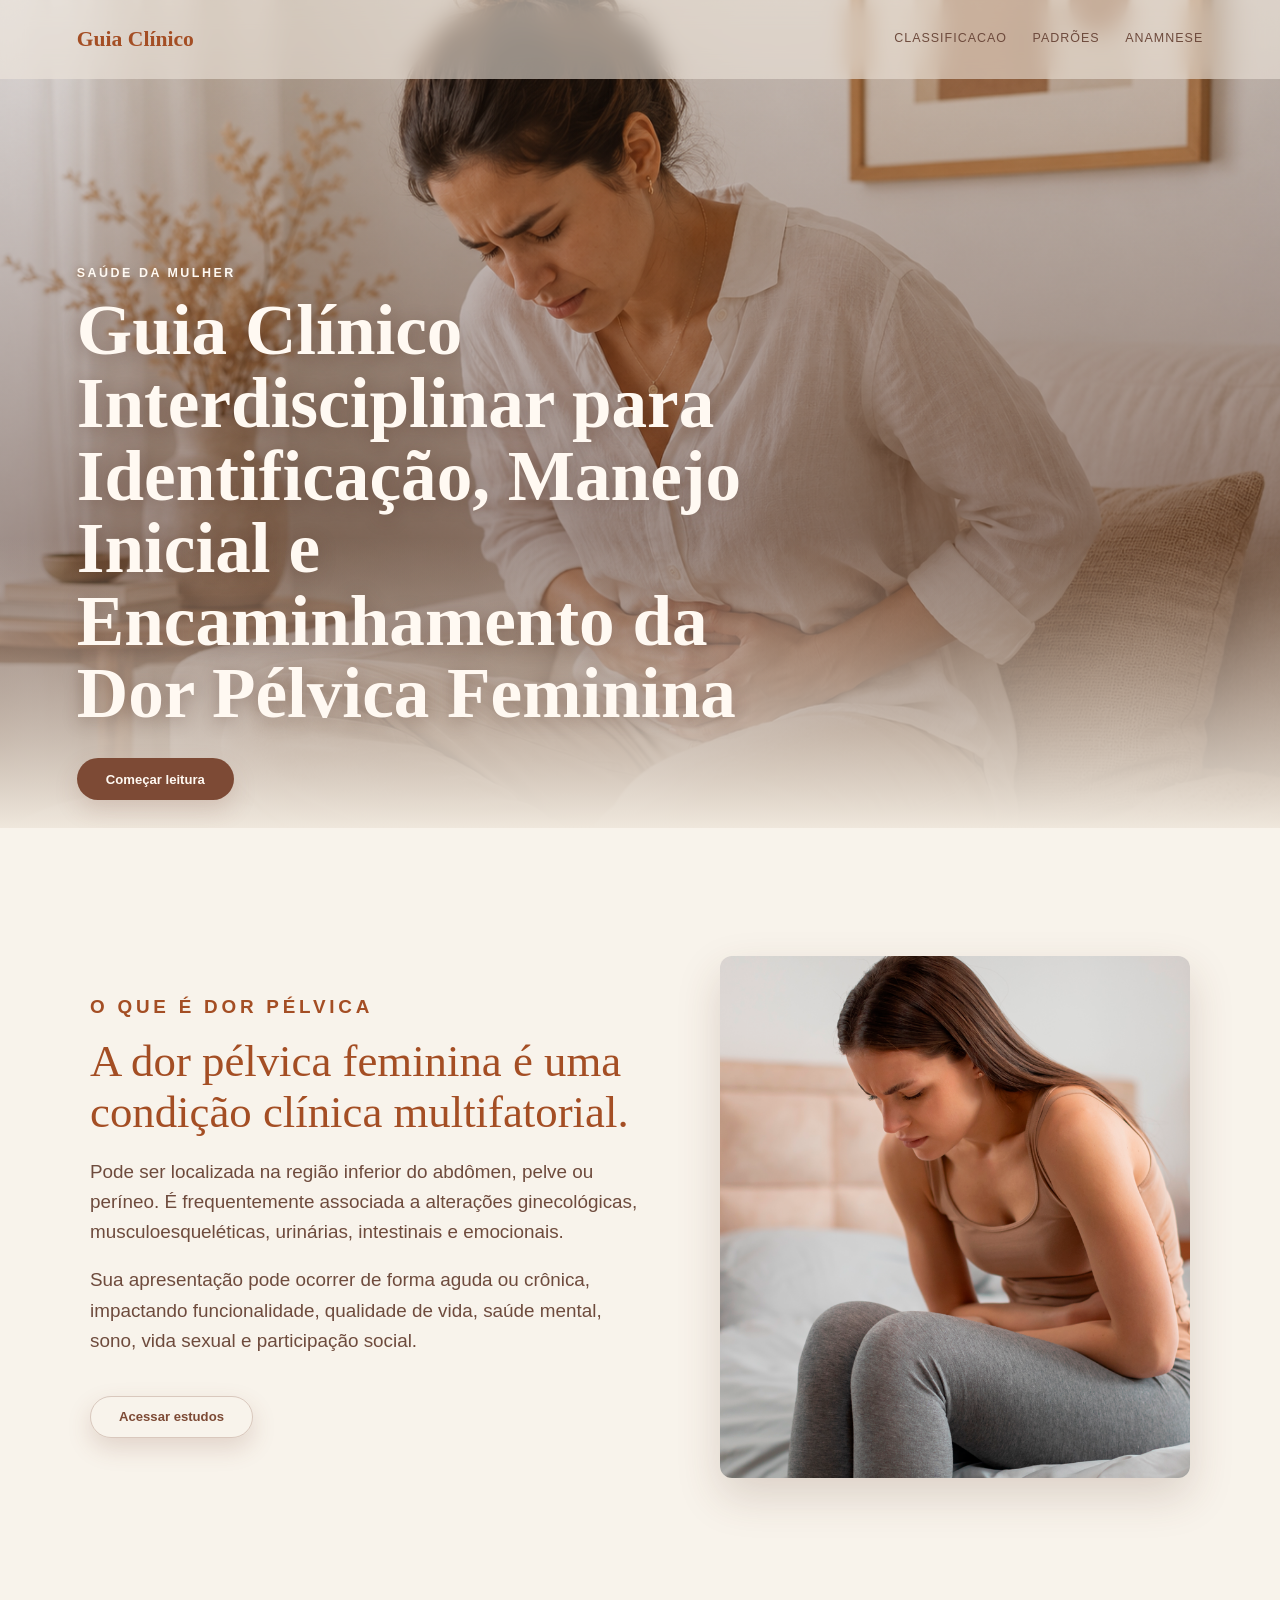
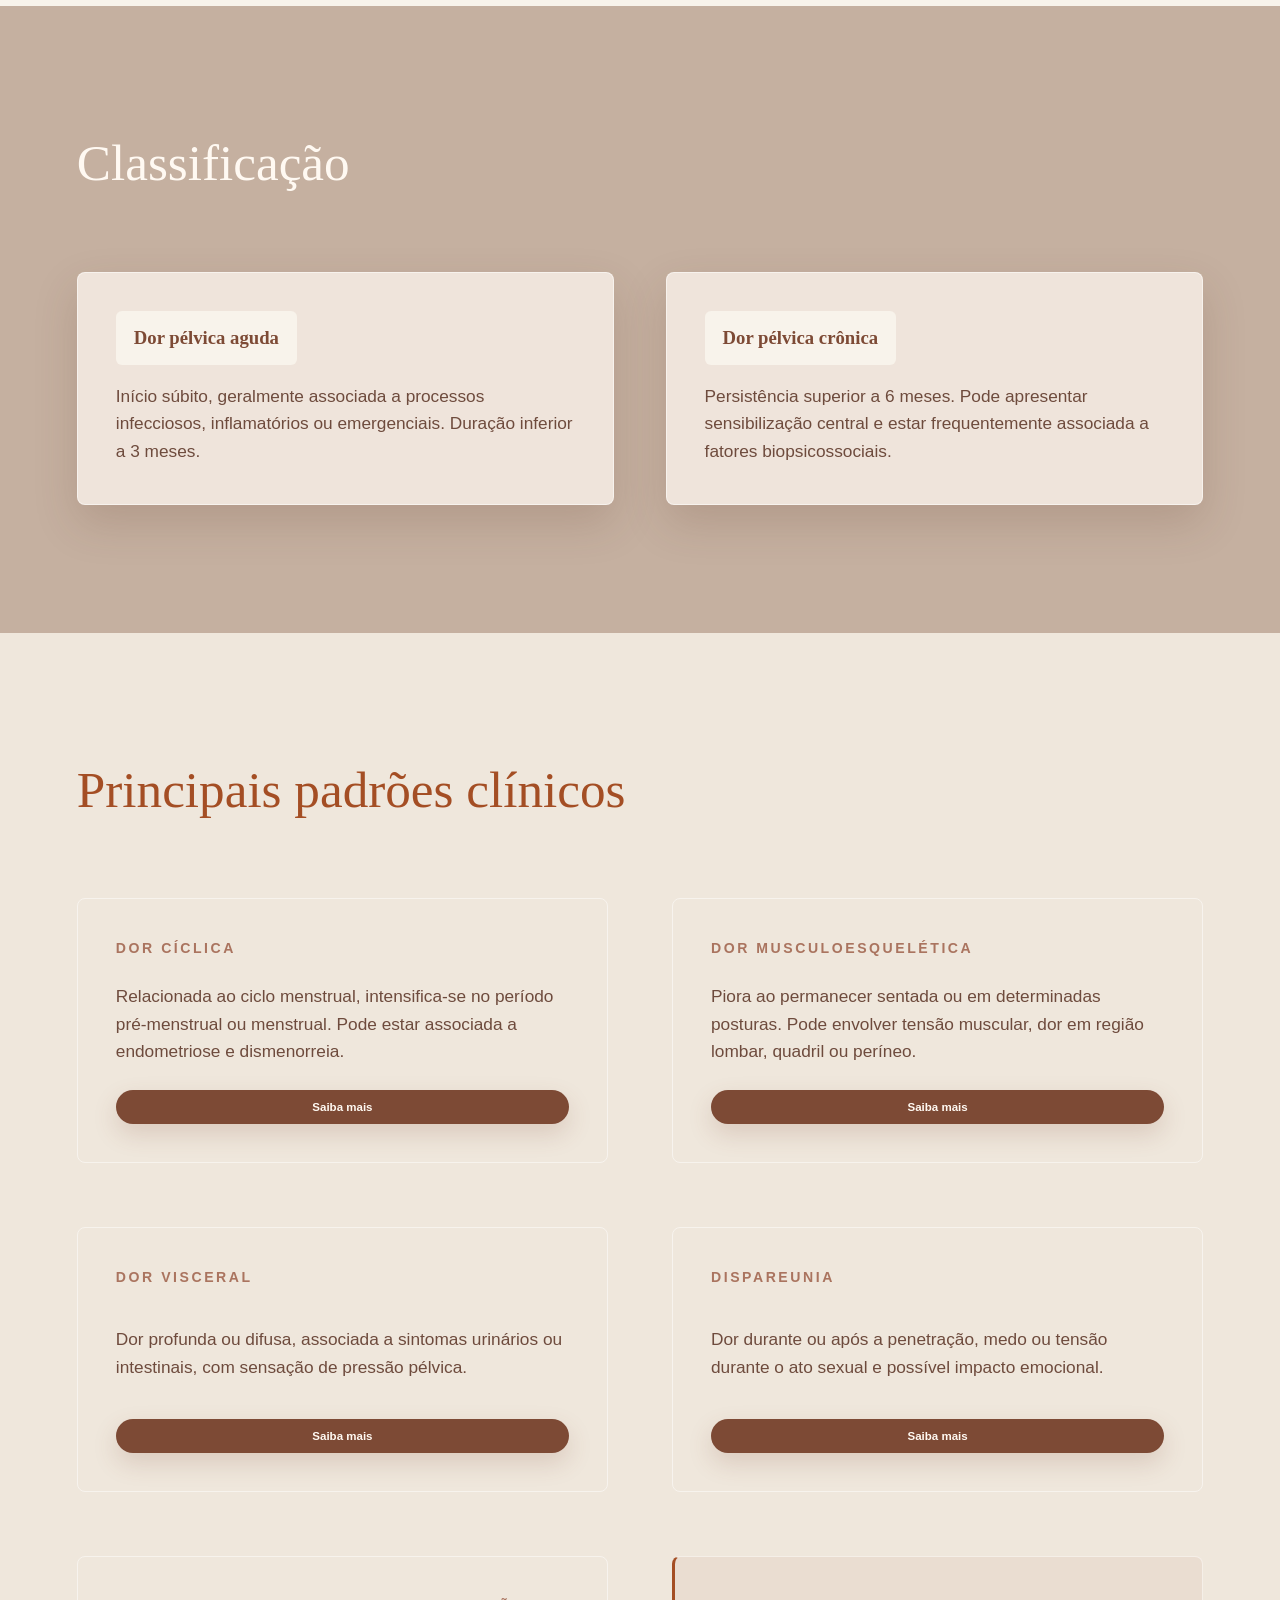
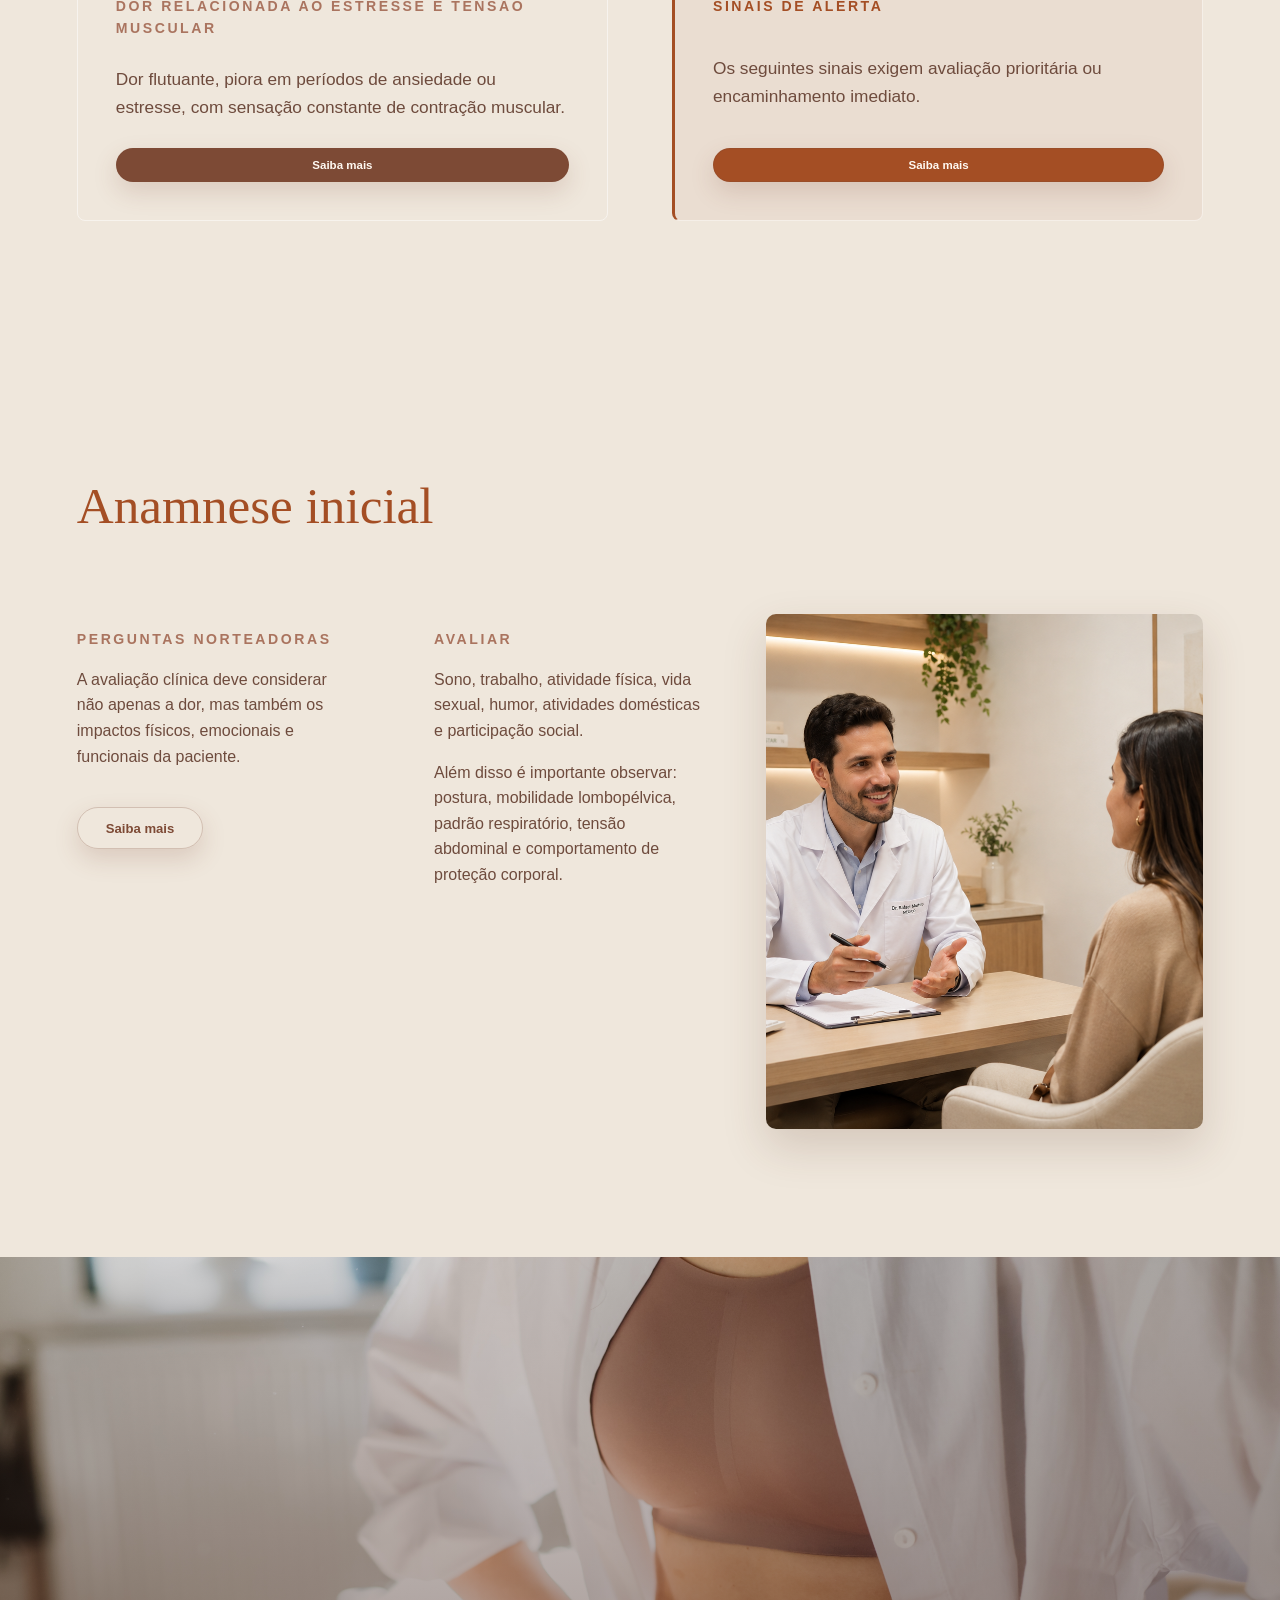
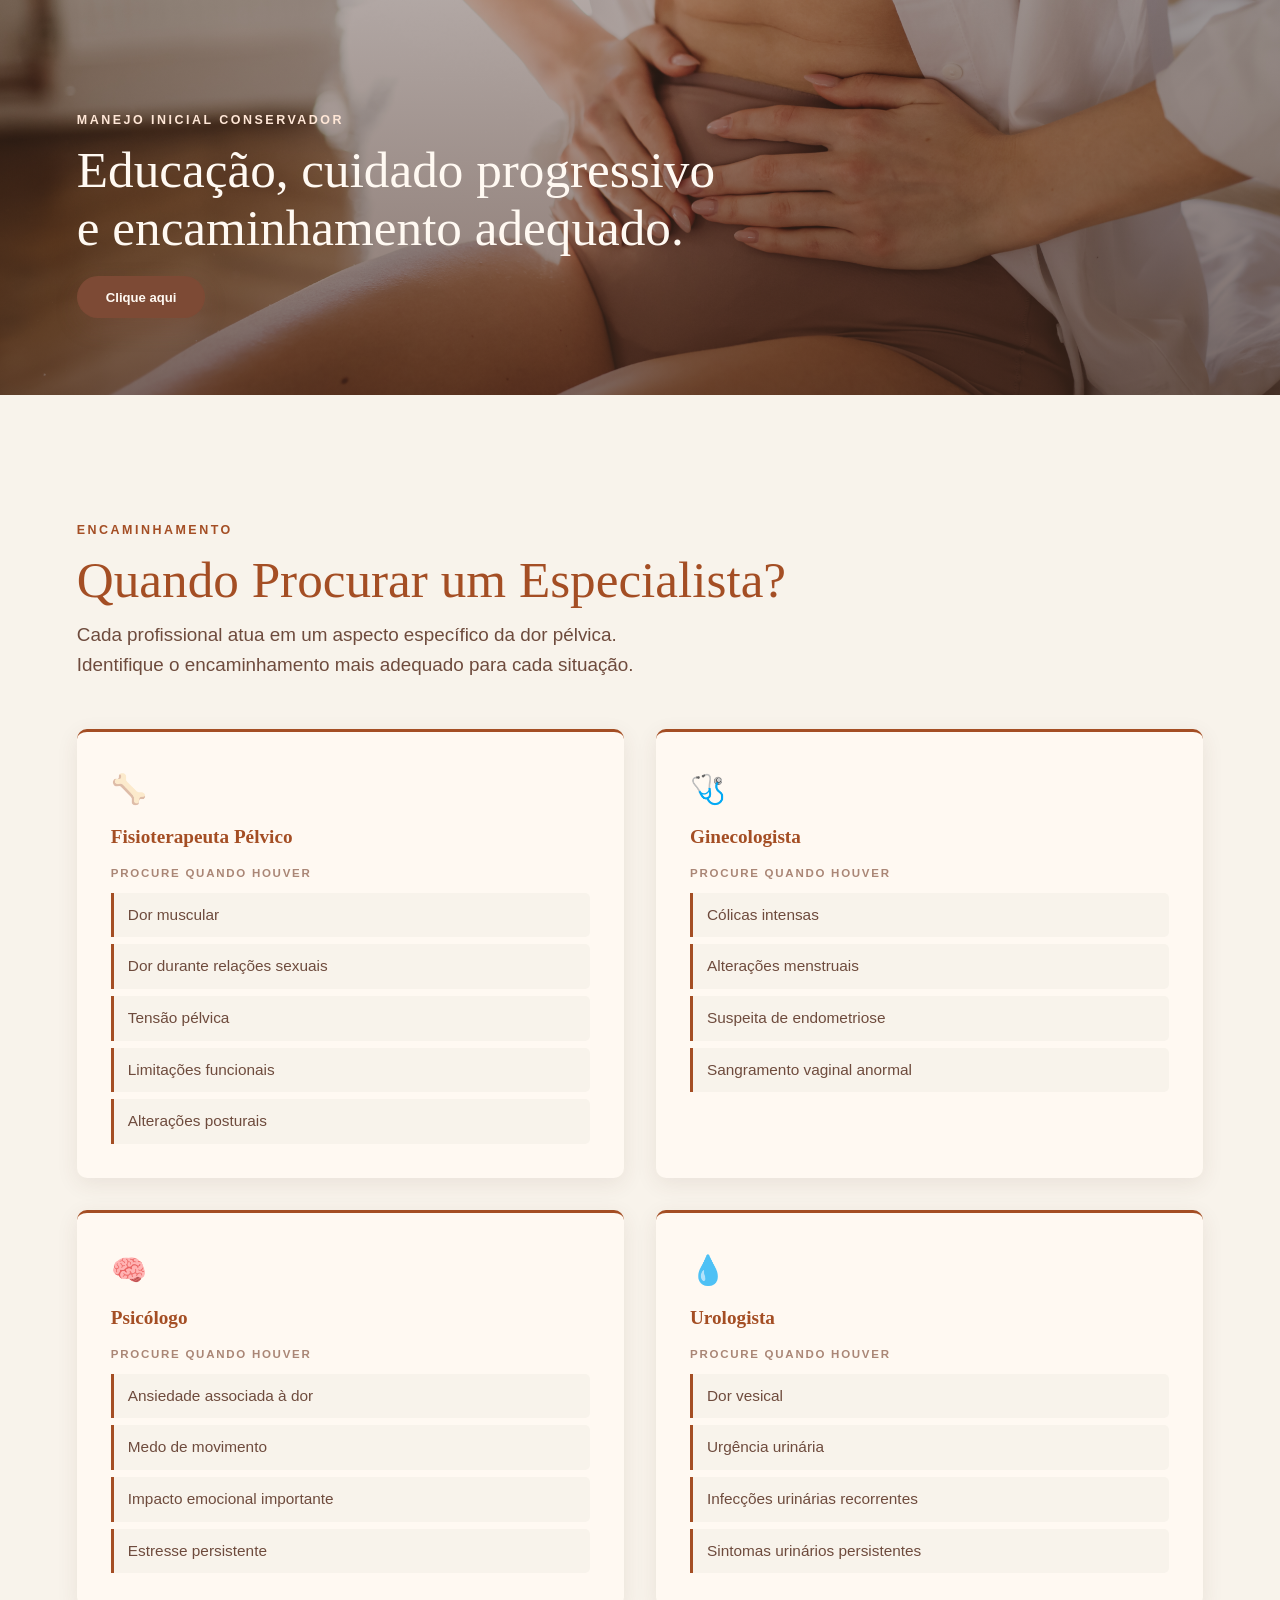
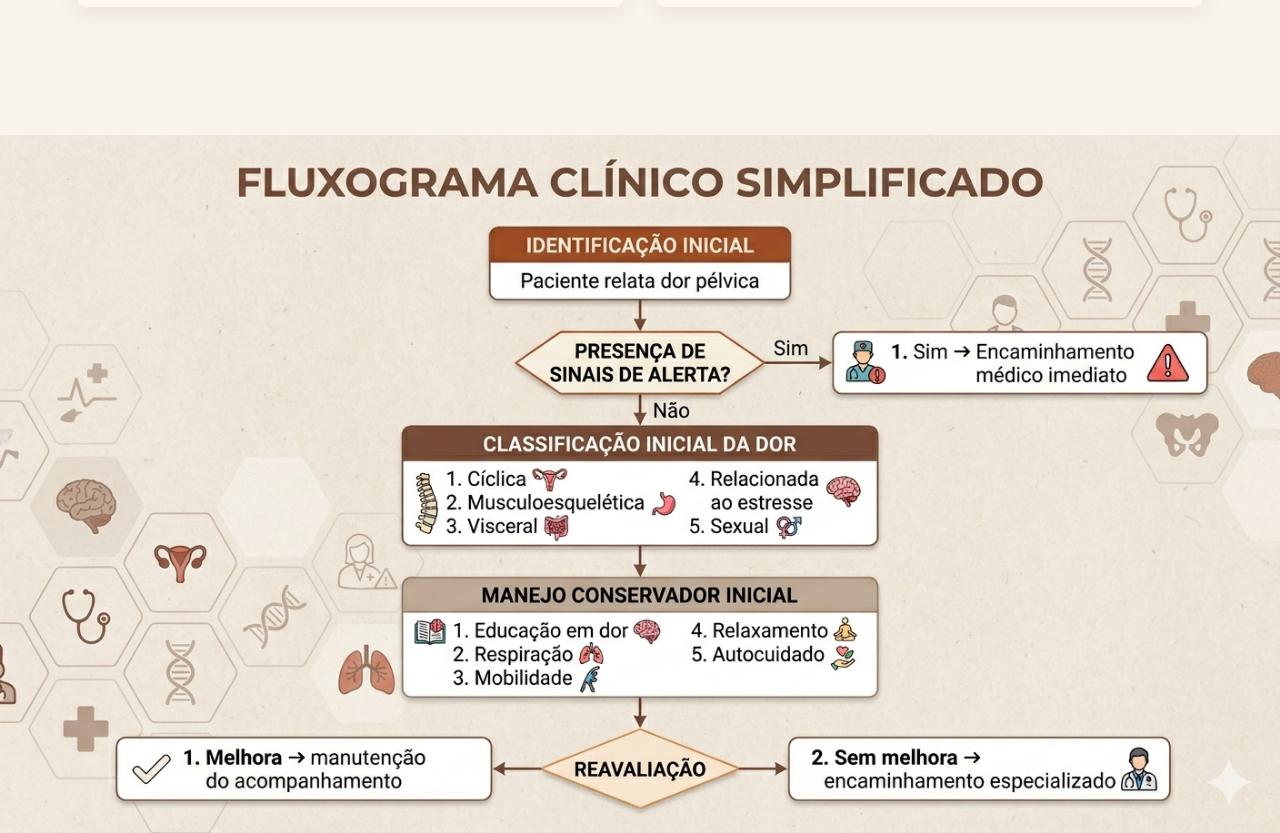
==== index.html @ de4b5800 "Add files via upload" ====
<!doctype html>
<html lang="pt-BR">
  <head>
    <meta charset="UTF-8" />
    <meta name="viewport" content="width=device-width, initial-scale=1.0" />
    <title>Guia Clínico Interdisciplinar | Dor Pélvica Feminina</title>
    <link rel="stylesheet" href="styles.css" />
    <style>
      .alert-card {
        border-left: 3px solid var(--terracotta);
        background: rgba(164, 78, 36, 0.06);
      }
      .alert-card span {
        color: var(--terracotta) !important;
      }
      .alert-card .button.mini {
        background: var(--terracotta);
        color: var(--white);
      }
      .alert-card .button.mini:hover {
        background: var(--cocoa);
      }

      /* Imagem destaque */
      .img-destaque { background: var(--paper); padding: 0; }
      .img-destaque-inner {
        display: grid;
        grid-template-columns: minmax(0, 1fr) minmax(300px, 1fr);
        align-items: center;
        min-height: 520px;
      }
      .img-destaque-text {
        padding: clamp(50px, 8vw, 100px) clamp(28px, 6vw, 80px);
      }
      .img-destaque-text h2 {
        margin: 0 0 20px;
        color: var(--terracotta);
        font-family: Georgia, "Times New Roman", serif;
        font-size: clamp(1.8rem, 3.5vw, 3rem);
        line-height: 1.12;
        font-weight: 500;
      }
      .img-destaque-text p {
        font-size: clamp(1rem, 1.8vw, 1.16rem);
        max-width: 500px;
        margin: 0;
      }
      .img-destaque-foto {
        height: 100%;
        min-height: 520px;
        overflow: hidden;
      }
      .img-destaque-foto img {
        width: 100%;
        height: 100%;
        object-fit: cover;
        display: block;
      }
      @media (max-width: 800px) {
        .img-destaque-inner {
          grid-template-columns: 1fr;
          min-height: unset;
        }
        .img-destaque-foto {
          min-height: 320px;
        }
      }

      .section-img5 { padding: 0; line-height: 0; }
      /* Especialistas */
      .especialista-cta { background: var(--paper-soft); }
      .esp-heading { margin-bottom: clamp(28px, 4vw, 48px); }
      .esp-heading h2 {
        margin: 0 0 12px;
        color: var(--terracotta);
        font-size: clamp(2rem, 4vw, 3.2rem);
        line-height: 1.12;
        font-weight: 500;
        font-family: Georgia,"Times New Roman",serif;
      }
      .esp-intro-text {
        font-size: clamp(1rem, 1.8vw, 1.18rem);
        max-width: 620px;
        margin: 0;
      }
      .esp-grid {
        display: grid;
        grid-template-columns: 1fr 1fr;
        gap: clamp(16px, 3vw, 32px);
      }
      .esp-card {
        background: var(--white);
        border-radius: 10px;
        padding: clamp(22px, 3vw, 34px);
        border-top: 3px solid var(--terracotta);
        box-shadow: 0 6px 22px rgba(92,55,39,0.09);
        transition: transform 240ms ease, box-shadow 240ms ease;
      }
      .esp-card:hover {
        transform: translateY(-5px);
        box-shadow: 0 14px 32px rgba(92,55,39,0.15);
      }
      .esp-icon { font-size: 1.8rem; margin-bottom: 10px; }
      .esp-card h3 {
        font-family: Georgia,"Times New Roman",serif;
        font-size: clamp(1rem, 1.8vw, 1.2rem);
        color: var(--terracotta);
        margin: 0 0 4px;
      }
      .esp-card .sub-label {
        font-size: 0.72rem;
        letter-spacing: 0.15em;
        text-transform: uppercase;
        font-weight: 700;
        color: var(--cocoa);
        opacity: 0.65;
        margin: 12px 0 10px;
      }
      .esp-card ul {
        list-style: none;
        padding: 0;
        margin: 0;
        display: grid;
        gap: 7px;
      }
      .esp-card ul li {
        padding: 10px 14px;
        background: var(--paper-soft);
        border-left: 3px solid var(--terracotta);
        border-radius: 0 5px 5px 0;
        font-size: clamp(0.88rem, 1.4vw, 0.96rem);
        color: var(--ink);
        transition: background 180ms ease, transform 180ms ease;
      }
      .esp-card ul li:hover {
        background: var(--paper);
        transform: translateX(3px);
      }
      @media (max-width: 800px) {
        .esp-grid { grid-template-columns: 1fr; }
      }
    </style>
  </head>
  <body>
    <header class="hero" id="inicio">
      <nav class="topbar" aria-label="Navegacao principal">
        <a href="#inicio" class="brand">Guia Clínico</a>
        <div class="nav-links">
          <a href="#classificacao">Classificacao</a>
          <a href="#padroes">Padrões</a>
          <a href="#anamneses">Anamnese</a>
        </div>
      </nav>

      <div class="hero-copy">
        <p class="eyebrow">Saúde da mulher</p>
        <h1>Guia Clínico Interdisciplinar para Identificação, Manejo Inicial e Encaminhamento da Dor Pélvica Feminina</h1>
        <a class="button primary pulse" href="#conceito">Começar leitura</a>
      </div>
    </header>

    <main>
      <section class="section intro reveal" id="conceito">
        <div class="intro-inner">
          <div class="intro-text">
            <p class="kicker">O que é dor pélvica</p>
            <h2>A dor pélvica feminina é uma condição clínica multifatorial.</h2>
            <p>
              Pode ser localizada na região inferior do abdômen, pelve ou períneo. É frequentemente associada a alterações ginecológicas, musculoesqueléticas, urinárias, intestinais e emocionais.
            </p>
            <p>
              Sua apresentação pode ocorrer de forma aguda ou crônica, impactando funcionalidade, qualidade de vida, saúde mental, sono, vida sexual e participação social.
            </p>
            <a class="button ghost" href="Referencias.html">Acessar estudos</a>
          </div>
          <div class="intro-img">
            <img src="1.png" alt="Mulher com dor pélvica sentada na cama" />
          </div>
        </div>
      </section>

      <section class="section classification reveal" id="classificacao">
        <div class="section-heading">
          <h2>Classificação</h2>
        </div>
        <div class="split-list">
          <article class="pill-card">
            <h3>Dor pélvica aguda</h3>
            <p>Início súbito, geralmente associada a processos infecciosos, inflamatórios ou emergenciais. Duração inferior a 3 meses.</p>
          </article>
          <article class="pill-card">
            <h3>Dor pélvica crônica</h3>
            <p>Persistência superior a 6 meses. Pode apresentar sensibilização central e estar frequentemente associada a fatores biopsicossociais.</p>
          </article>
        </div>
      </section>

      <section class="section patterns" id="padroes">
        <div class="section-heading reveal">
          <h2>Principais padrões clínicos</h2>
        </div>

        <div class="pattern-grid">
          <article class="pattern-card reveal">
            <span>Dor cíclica</span>
            <p>Relacionada ao ciclo menstrual, intensifica-se no período pré-menstrual ou menstrual. Pode estar associada a endometriose e dismenorreia.</p>
            <a class="button mini" href="dor-ciclica.html">Saiba mais</a>
          </article>
          <article class="pattern-card reveal delay-1">
            <span>Dor musculoesquelética</span>
            <p>Piora ao permanecer sentada ou em determinadas posturas. Pode envolver tensão muscular, dor em região lombar, quadril ou períneo.</p>
            <a class="button mini" href="dor-musculoesqueletica.html">Saiba mais</a>
          </article>
          <article class="pattern-card reveal delay-2">
            <span>Dor visceral</span>
            <p>Dor profunda ou difusa, associada a sintomas urinários ou intestinais, com sensação de pressão pélvica.</p>
            <a class="button mini" href="dor-visceral.html">Saiba mais</a>
          </article>
          <article class="pattern-card reveal delay-3">
            <span>Dispareunia</span>
            <p>Dor durante ou após a penetração, medo ou tensão durante o ato sexual e possível impacto emocional.</p>
            <a class="button mini" href="dispareunia.html">Saiba mais</a>
          </article>
          <article class="pattern-card reveal">
            <span>Dor relacionada ao estresse e tensão muscular</span>
            <p>Dor flutuante, piora em períodos de ansiedade ou estresse, com sensação constante de contração muscular.</p>
            <a class="button mini" href="dor-estresse.html">Saiba mais</a>
          </article>
          <article class="pattern-card reveal delay-1 alert-card">
            <span>Sinais de alerta</span>
            <p>Os seguintes sinais exigem avaliação prioritária ou encaminhamento imediato.</p>
            <a class="button mini" href="sinais-alerta.html">Saiba mais</a>
          </article>
        </div>
      </section>

      <section class="section anamnesis reveal" id="anamneses">
        <div class="section-heading">
          <h2>Anamnese inicial</h2>
        </div>
        <div class="anamnesis-inner">
          <div class="two-columns">
            <div>
              <h3>Perguntas norteadoras</h3>
              <p>A avaliação clínica deve considerar não apenas a dor, mas também os impactos físicos, emocionais e funcionais da paciente.</p>
              <a class="button ghost" href="anamnese-detalhes.html">Saiba mais</a>
            </div>
            <div>
              <h3>Avaliar</h3>
              <p>Sono, trabalho, atividade física, vida sexual, humor, atividades domésticas e participação social.</p>
              <p>Além disso é importante observar: postura, mobilidade lombopélvica, padrão respiratório, tensão abdominal e comportamento de proteção corporal.</p>
            </div>
          </div>
          <div class="anamnesis-img">
            <img src="2.png" alt="Mulher com mãos no abdômen" />
          </div>
        </div>
      </section>

      <section class="final-cta" id="manejo">
        <div class="final-overlay reveal">
          <p class="kicker light">Manejo inicial conservador</p>
          <h2>Educação, cuidado progressivo e encaminhamento adequado.</h2>
          <a class="button primary" href="manejo-conservador.html">Clique aqui</a>
        </div>
      </section>

      <section class="section especialista-cta reveal">
        <div class="esp-heading">
          <p class="kicker">Encaminhamento</p>
          <h2>Quando Procurar um Especialista?</h2>
          <p class="esp-intro-text">Cada profissional atua em um aspecto específico da dor pélvica. Identifique o encaminhamento mais adequado para cada situação.</p>
        </div>

        <div class="esp-grid">

          <div class="esp-card reveal">
            <div class="esp-icon">🦴</div>
            <h3>Fisioterapeuta Pélvico</h3>
            <p class="sub-label">Procure quando houver</p>
            <ul>
              <li>Dor muscular</li>
              <li>Dor durante relações sexuais</li>
              <li>Tensão pélvica</li>
              <li>Limitações funcionais</li>
              <li>Alterações posturais</li>
            </ul>
          </div>

          <div class="esp-card reveal delay-1">
            <div class="esp-icon">🩺</div>
            <h3>Ginecologista</h3>
            <p class="sub-label">Procure quando houver</p>
            <ul>
              <li>Cólicas intensas</li>
              <li>Alterações menstruais</li>
              <li>Suspeita de endometriose</li>
              <li>Sangramento vaginal anormal</li>
            </ul>
          </div>

          <div class="esp-card reveal delay-2">
            <div class="esp-icon">🧠</div>
            <h3>Psicólogo</h3>
            <p class="sub-label">Procure quando houver</p>
            <ul>
              <li>Ansiedade associada à dor</li>
              <li>Medo de movimento</li>
              <li>Impacto emocional importante</li>
              <li>Estresse persistente</li>
            </ul>
          </div>

          <div class="esp-card reveal delay-3">
            <div class="esp-icon">💧</div>
            <h3>Urologista</h3>
            <p class="sub-label">Procure quando houver</p>
            <ul>
              <li>Dor vesical</li>
              <li>Urgência urinária</li>
              <li>Infecções urinárias recorrentes</li>
              <li>Sintomas urinários persistentes</li>
            </ul>
          </div>

        </div>
      </section>



      <section class="section-img5 reveal">
        <img src="5.png" alt="Fluxograma clínico simplificado" style="width:100%; display:block;" />
      </section>
    </main>
  </body>
</html>
---- styles.css ----
:root {
  --paper: #efe7dc;
  --paper-soft: #f8f3eb;
  --clay: #b75f3c;
  --terracotta: #a44e24;
  --cocoa: #7d4a35;
  --taupe: #c5b0a0;
  --ink: #6e4b3d;
  --white: #fff9f2;
  --shadow: 0 18px 44px rgba(92, 55, 39, 0.18);
}

* {
  box-sizing: border-box;
}

html {
  scroll-behavior: smooth;
}

body {
  margin: 0;
  color: var(--ink);
  background: var(--paper);
  font-family: "Segoe UI", Arial, sans-serif;
  line-height: 1.6;
}

img {
  display: block;
  max-width: 100%;
}

a {
  color: inherit;
  text-decoration: none;
}

.hero {
  min-height: 92vh;
  position: relative;
  display: grid;
  align-items: end;
  padding: 28px clamp(20px, 6vw, 90px);
  overflow: hidden;
  isolation: isolate;
  background: linear-gradient(0deg, rgba(77, 45, 32, 0.68), rgba(77, 45, 32, 0.12)), url("4.png") center / cover no-repeat;
}
.hero::after {
  content: "";
  position: absolute;
  inset: auto 0 0;
  height: 35%;
  background: linear-gradient(0deg, var(--paper), rgba(239, 231, 220, 0));
  z-index: -1;
}

.topbar {
  position: absolute;
  top: 0;
  left: 0;
  right: 0;
  display: flex;
  align-items: center;
  justify-content: space-between;
  gap: 18px;
  padding: 22px clamp(20px, 6vw, 90px);
  background: rgba(239, 231, 220, 0.58);
  backdrop-filter: blur(12px);
  animation: slideDown 800ms ease both;
}

.brand,
.hero h1,
h2,
.kicker {
  font-family: Georgia, "Times New Roman", serif;
}

.brand {
  color: var(--terracotta);
  font-size: clamp(1.05rem, 2vw, 1.35rem);
  font-weight: 700;
}

.nav-links {
  display: flex;
  flex-wrap: wrap;
  gap: clamp(12px, 2vw, 28px);
  font-size: 0.78rem;
  letter-spacing: 0.08em;
  text-transform: uppercase;
}

.nav-links a {
  position: relative;
  padding-block: 6px;
}

.nav-links a::after {
  content: "";
  position: absolute;
  left: 0;
  bottom: 0;
  width: 0;
  height: 1px;
  background: var(--terracotta);
  transition: width 220ms ease;
}

.nav-links a:hover::after {
  width: 100%;
}

.hero-copy {
  width: min(760px, 95%);
  margin-top: 70px;
}

.hero-copy > * {
  animation: fadeRise 760ms ease both;
}

.hero-copy .eyebrow {
  animation-delay: 120ms;
}

.hero-copy h1 {
  margin: 0 0 28px;
  color: var(--white);
  text-shadow: 0 3px 18px rgba(77, 45, 32, 0.34);
  font-size: clamp(2.2rem, 6vw, 4.45rem);
  line-height: 1.02;
  font-weight: 700;
}

.hero .eyebrow {
  color: var(--white);
  text-shadow: 0 2px 12px rgba(77, 45, 32, 0.3);
}

.hero-copy .button {
  animation-delay: 340ms;
}

.eyebrow,
.kicker {
  margin: 0 0 14px;
  color: var(--terracotta);
  text-transform: uppercase;
  letter-spacing: 0.2em;
  font: 700 0.78rem "Segoe UI", Arial, sans-serif;
}

.kicker.light {
  color: #ffe7d7;
}

.section {
  padding: clamp(70px, 10vw, 140px) clamp(20px, 6vw, 90px);
}

.narrow {
  width: min(920px, 100%);
  margin: auto;
  text-align: center;
}

.intro {
  background: var(--paper-soft);
}

.intro h2,
.section-heading h2,
.alert-copy h2,
.observation-copy h2,
.final-overlay h2 {
  margin: 0 0 20px;
  color: var(--terracotta);
  font-size: clamp(2rem, 4vw, 3.5rem);
  line-height: 1.12;
  font-weight: 500;
}

.intro p {
  max-width: 830px;
  margin: 0 auto 18px;
  font-size: clamp(1rem, 2vw, 1.24rem);
}

.button {
  display: inline-flex;
  align-items: center;
  justify-content: center;
  min-height: 42px;
  padding: 0 28px;
  border-radius: 999px;
  background: var(--cocoa);
  color: var(--white);
  border: 1px solid rgba(125, 74, 53, 0.25);
  font-weight: 700;
  font-size: 0.82rem;
  box-shadow: 0 10px 24px rgba(125, 74, 53, 0.18);
  transition: transform 200ms ease, box-shadow 200ms ease, background 200ms ease;
}

.button:hover {
  transform: translateY(-3px) scale(1.02);
  background: var(--terracotta);
  box-shadow: 0 16px 30px rgba(125, 74, 53, 0.28);
}

.button:active {
  transform: translateY(0) scale(0.98);
}

.button.ghost {
  margin-top: 22px;
  color: var(--cocoa);
  background: transparent;
}

.button.ghost:hover {
  color: var(--white);
  background: var(--cocoa);
}

.button.mini {
  min-height: 34px;
  padding-inline: 22px;
  font-size: 0.72rem;
}

.pulse {
  animation: fadeRise 760ms ease 360ms both, pulseButton 2.8s ease-in-out 1.2s infinite;
}

.classification {
  background: var(--taupe);
}

.section-heading {
  display: flex;
  align-items: end;
  gap: 18px;
  margin-bottom: clamp(32px, 5vw, 60px);
}

.number {
  color: rgba(164, 78, 36, 0.28);
  font: 700 clamp(2.8rem, 7vw, 6rem) Georgia, "Times New Roman", serif;
  line-height: 0.8;
}

.classification .section-heading h2 {
  color: var(--white);
}

.split-list {
  display: grid;
  grid-template-columns: repeat(2, minmax(0, 1fr));
  gap: clamp(20px, 4vw, 54px);
}

.pill-card,
.pattern-card {
  background: rgba(255, 249, 242, 0.72);
  border: 1px solid rgba(255, 255, 255, 0.5);
  border-radius: 8px;
  padding: clamp(22px, 4vw, 38px);
  box-shadow: var(--shadow);
  transition: transform 240ms ease, background 240ms ease;
}

.pill-card:hover,
.pattern-card:hover {
  transform: translateY(-8px);
  background: var(--white);
}

.pill-card h3 {
  display: inline-block;
  margin: 0 0 18px;
  padding: 12px 18px;
  border-radius: 6px;
  background: var(--paper-soft);
  color: var(--cocoa);
  font-family: Georgia, "Times New Roman", serif;
}

.pill-card p,
.pattern-card p {
  margin: 0;
  font-size: clamp(0.95rem, 1.5vw, 1.08rem);
}

.patterns {
  background: var(--paper);
}

.pattern-grid {
  display: grid;
  grid-template-columns: repeat(2, minmax(0, 1fr));
  gap: clamp(20px, 5vw, 70px);
}

.pattern-card {
  min-height: 265px;
  display: grid;
  align-content: space-between;
  gap: 22px;
  background: transparent;
  box-shadow: none;
}

.pattern-card span,
.two-columns h3 {
  color: #aa745f;
  text-transform: uppercase;
  letter-spacing: 0.18em;
  font-size: 0.88rem;
  font-weight: 800;
}

.alert-band {
  display: grid;
  grid-template-columns: minmax(0, 1.05fr) minmax(280px, 0.95fr);
  align-items: stretch;
  background: var(--terracotta);
  color: var(--white);
}

.alert-copy {
  padding: clamp(42px, 7vw, 86px) clamp(24px, 5vw, 72px);
}

.alert-copy h2 {
  color: var(--white);
}

.alert-copy ul {
  display: grid;
  gap: 6px;
  padding: 0;
  margin: 24px 0 0;
  list-style: none;
}

.alert-copy li {
  opacity: 0;
  transform: translateX(-14px);
  animation: listIn 500ms ease both;
}

.alert-copy li:nth-child(2) { animation-delay: 80ms; }
.alert-copy li:nth-child(3) { animation-delay: 160ms; }
.alert-copy li:nth-child(4) { animation-delay: 240ms; }
.alert-copy li:nth-child(5) { animation-delay: 320ms; }
.alert-copy li:nth-child(6) { animation-delay: 400ms; }
.alert-copy li:nth-child(7) { animation-delay: 480ms; }

.alert-band img {
  width: 100%;
  height: 100%;
  min-height: 470px;
  object-fit: cover;
}

.anamnesis {
  background: var(--paper);
}

.two-columns {
  display: grid;
  grid-template-columns: repeat(2, minmax(0, 1fr));
  gap: clamp(28px, 7vw, 96px);
}

.two-columns p {
  max-width: 560px;
}

.observation {
  display: grid;
  grid-template-columns: minmax(0, 0.9fr) minmax(300px, 1.1fr);
  align-items: center;
  gap: clamp(28px, 7vw, 90px);
  background: var(--paper-soft);
}

.observation img {
  width: 100%;
  aspect-ratio: 1.12;
  object-fit: cover;
  border-radius: 8px;
  box-shadow: var(--shadow);
}

.final-cta {
  min-height: 82vh;
  display: grid;
  align-items: end;
  padding: clamp(30px, 6vw, 80px);
  background: linear-gradient(0deg, rgba(77, 45, 32, 0.62), rgba(77, 45, 32, 0.1)), url("3.png") center / cover;
}

.final-overlay {
  width: min(760px, 100%);
  color: var(--white);
}

.final-overlay h2 {
  color: var(--white);
  text-wrap: balance;
}

.final-overlay p {
  max-width: 620px;
}

.reveal {
  animation: fadeRise linear both;
  animation-timeline: view();
  animation-range: entry 12% cover 34%;
}

@supports not (animation-timeline: view()) {
  .reveal {
    animation: fadeRise 850ms ease both;
  }
}

.delay-1 { animation-delay: 100ms; }
.delay-2 { animation-delay: 180ms; }
.delay-3 { animation-delay: 260ms; }

@keyframes slideDown {
  from {
    opacity: 0;
    transform: translateY(-20px);
  }
  to {
    opacity: 1;
    transform: translateY(0);
  }
}

@keyframes fadeRise {
  from {
    opacity: 0;
    transform: translateY(32px);
  }
  to {
    opacity: 1;
    transform: translateY(0);
  }
}

@keyframes listIn {
  to {
    opacity: 1;
    transform: translateX(0);
  }
}

@keyframes pulseButton {
  0%, 100% {
    box-shadow: 0 10px 24px rgba(125, 74, 53, 0.18);
  }
  50% {
    box-shadow: 0 10px 24px rgba(125, 74, 53, 0.18), 0 0 0 10px rgba(164, 78, 36, 0.12);
  }
}

/* Intro com imagem */
.intro-inner {
  display: grid;
  grid-template-columns: minmax(0, 1fr) minmax(280px, 0.85fr);
  align-items: center;
  gap: clamp(32px, 6vw, 80px);
  width: min(1100px, 100%);
  margin: auto;
}

.intro-text {
  text-align: left;
}

.intro-text h2 {
  margin: 0 0 20px;
  color: var(--terracotta);
  font-size: clamp(1.8rem, 3.5vw, 3rem);
  line-height: 1.12;
  font-weight: 500;
}

.intro-text p {
  max-width: 560px;
  margin: 0 0 18px;
  font-size: clamp(1rem, 1.8vw, 1.18rem);
}

.intro-img img {
  width: 100%;
  border-radius: 12px;
  box-shadow: var(--shadow);
  aspect-ratio: 0.9;
  object-fit: cover;
}

/* Anamnese com imagem */
.anamnesis-inner {
  display: grid;
  grid-template-columns: 1fr minmax(260px, 0.7fr);
  align-items: start;
  gap: clamp(28px, 5vw, 70px);
}

.anamnesis-img img {
  width: 100%;
  border-radius: 10px;
  box-shadow: var(--shadow);
  aspect-ratio: 0.85;
  object-fit: cover;
}

@media (max-width: 800px) {
  .intro-inner,
  .anamnesis-inner {
    grid-template-columns: 1fr;
  }
  .intro-img img,
  .anamnesis-img img {
    aspect-ratio: 4/3;
  }
}
  *,
  *::before,
  *::after {
    animation-duration: 1ms !important;
    animation-iteration-count: 1 !important;
    scroll-behavior: auto !important;
    transition-duration: 1ms !important;
  }
}

@media (max-width: 800px) {
  .hero {
    min-height: 82vh;
    background-position: 70% center;
    background-size: cover;
  }

  .topbar {
    align-items: flex-start;
    flex-direction: column;
  }

  .hero-copy {
    margin-top: 120px;
  }

  .nav-links {
    font-size: 0.68rem;
  }

  .split-list,
  .pattern-grid,
  .two-columns,
  .observation,
  .alert-band {
    grid-template-columns: 1fr;
  }

  .section-heading {
    align-items: flex-start;
    flex-direction: column;
  }

  .pattern-card {
    min-height: 230px;
    padding-inline: 0;
  }

  .alert-band img {
    min-height: 360px;
  }

  .observation img {
    aspect-ratio: 1;
  }
}

@media (max-width: 520px) {
  .hero-copy h1 {
    font-size: clamp(2.2rem, 14vw, 4.5rem);
  }

  .button {
    width: 100%;
  }

  .nav-links {
    width: 100%;
    justify-content: space-between;
  }
}
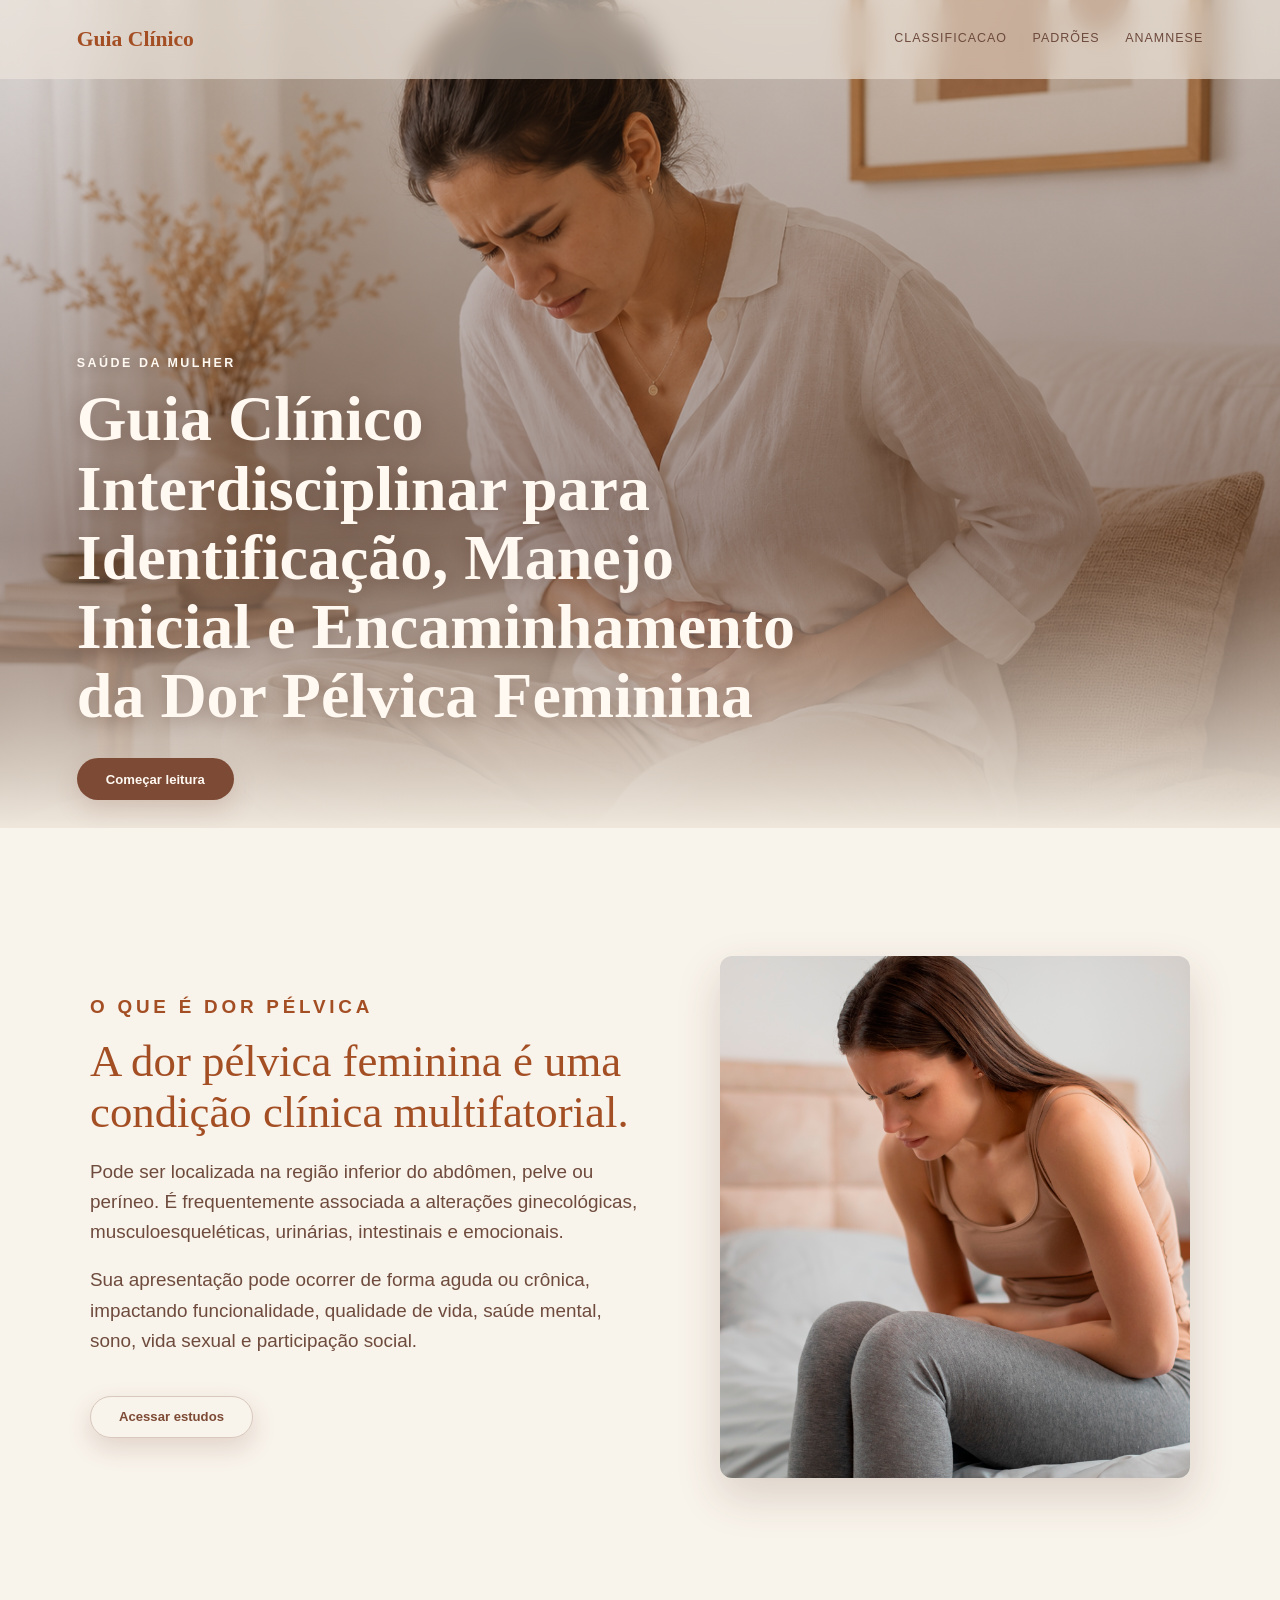
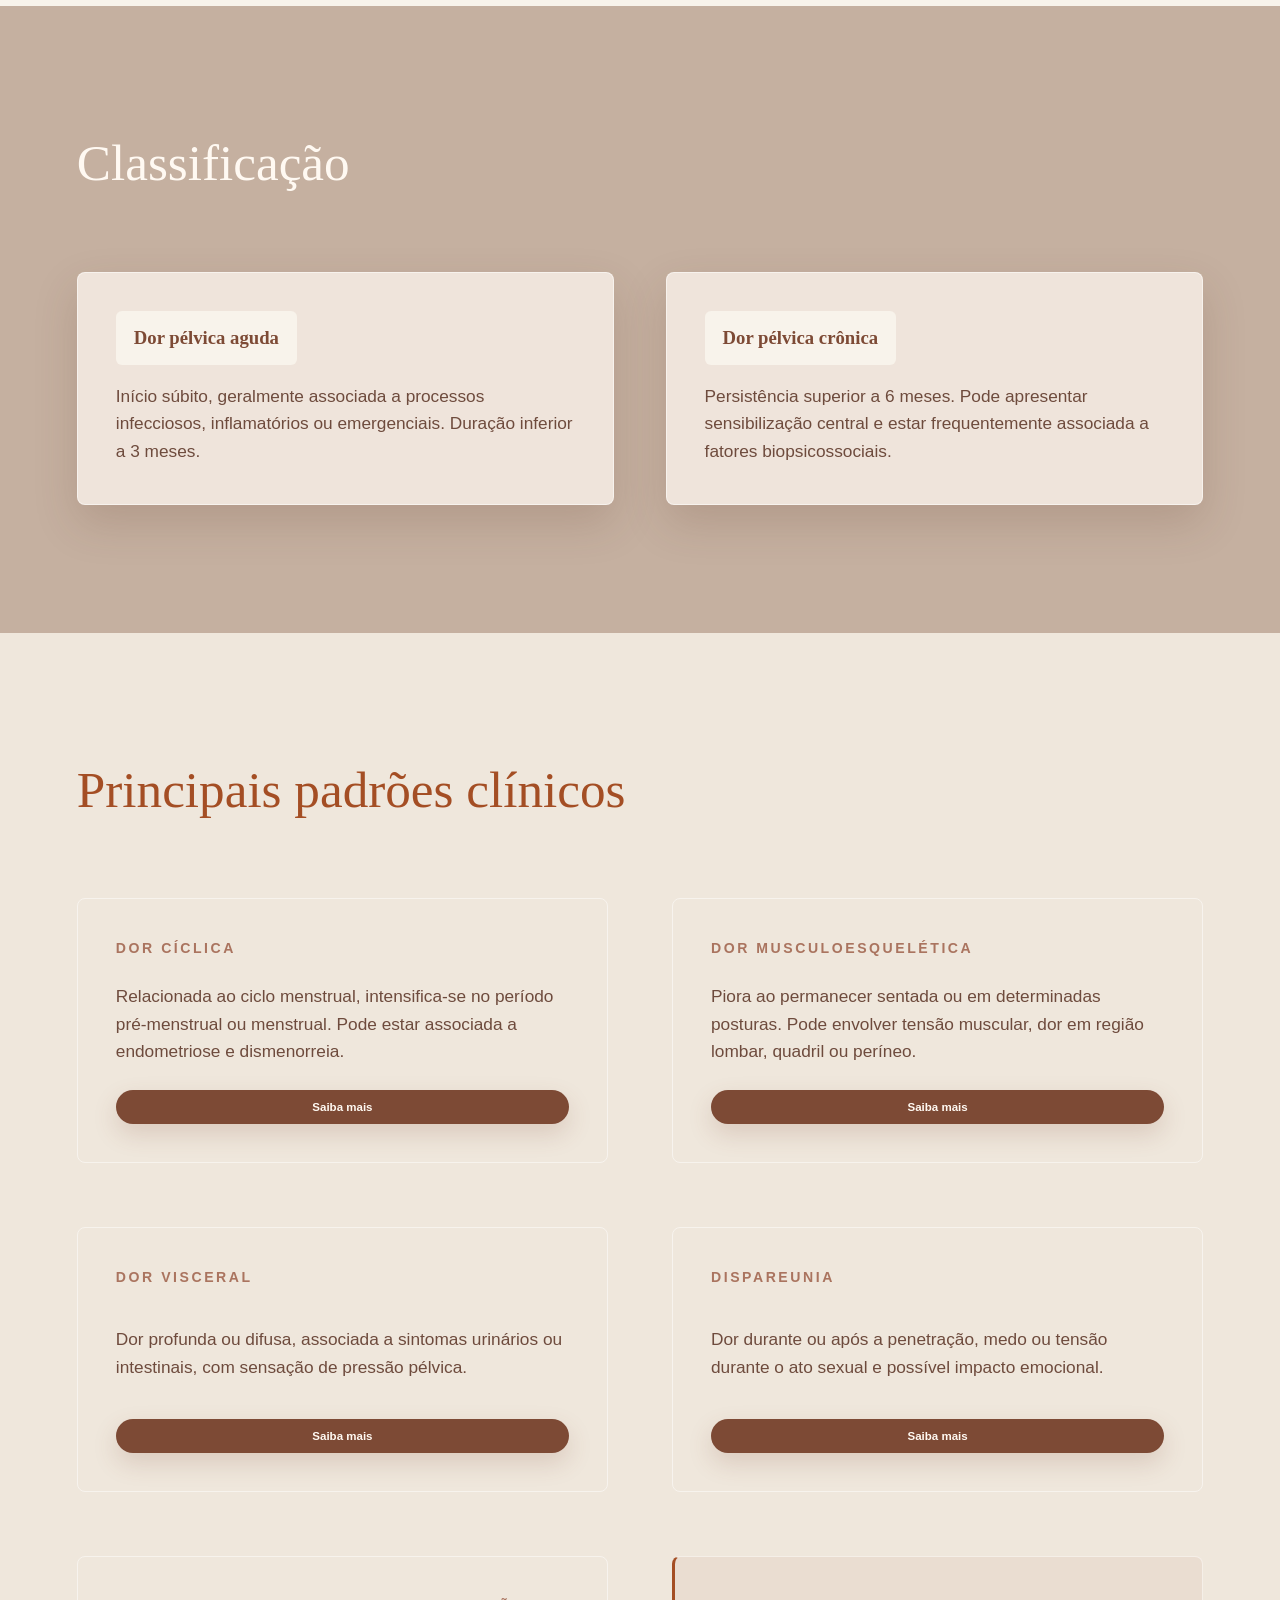
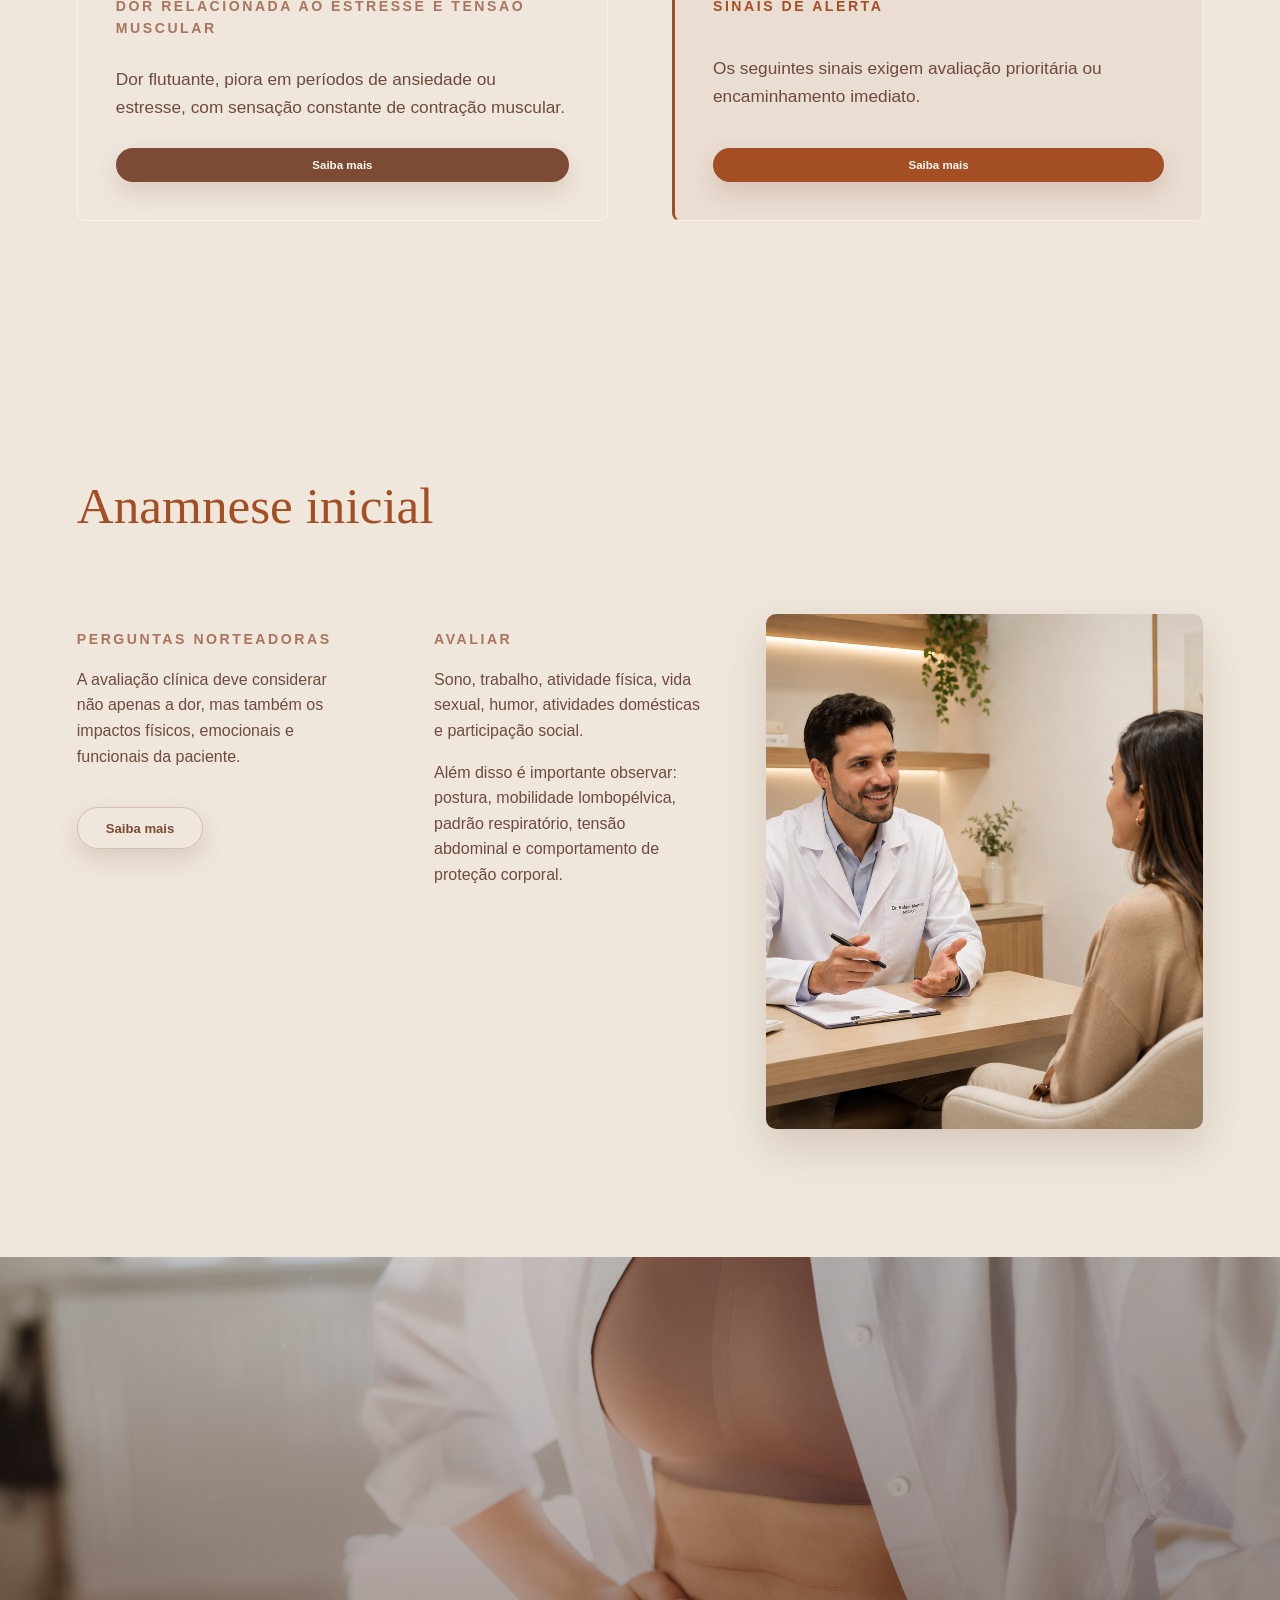
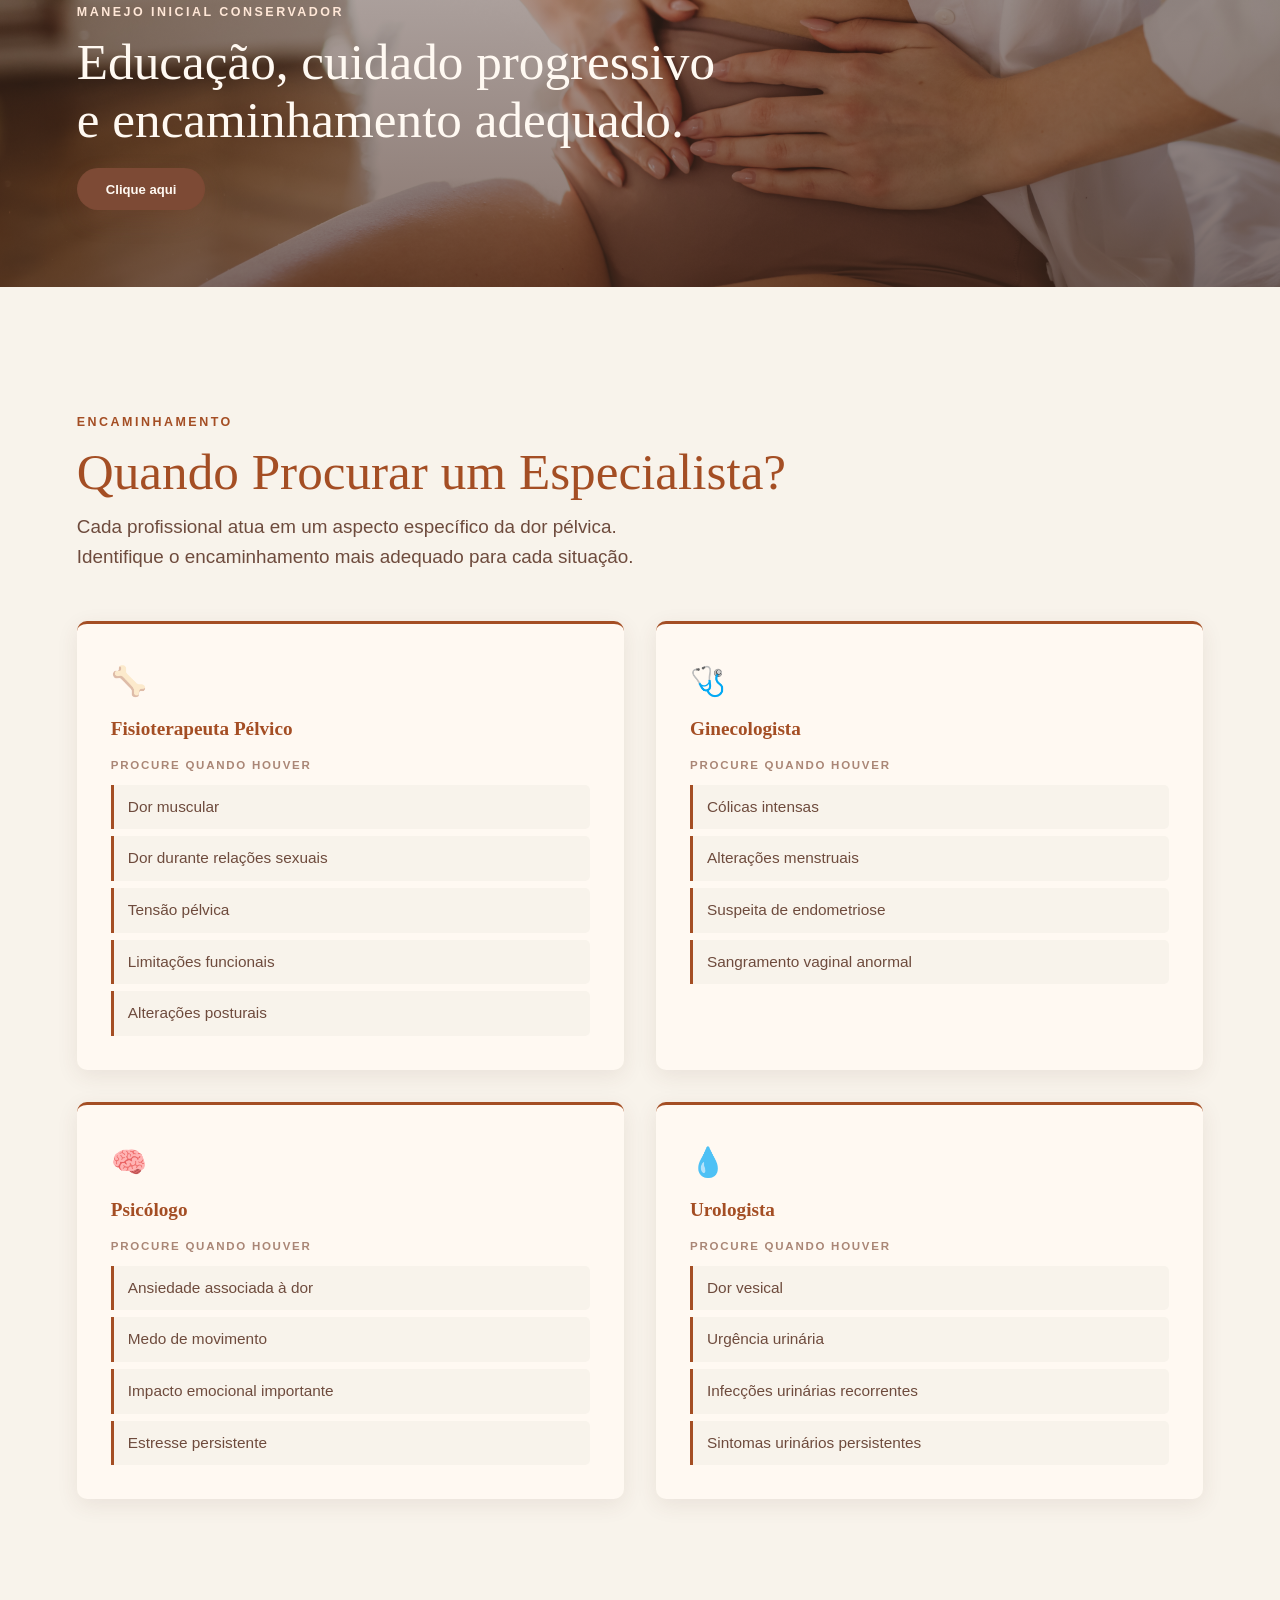
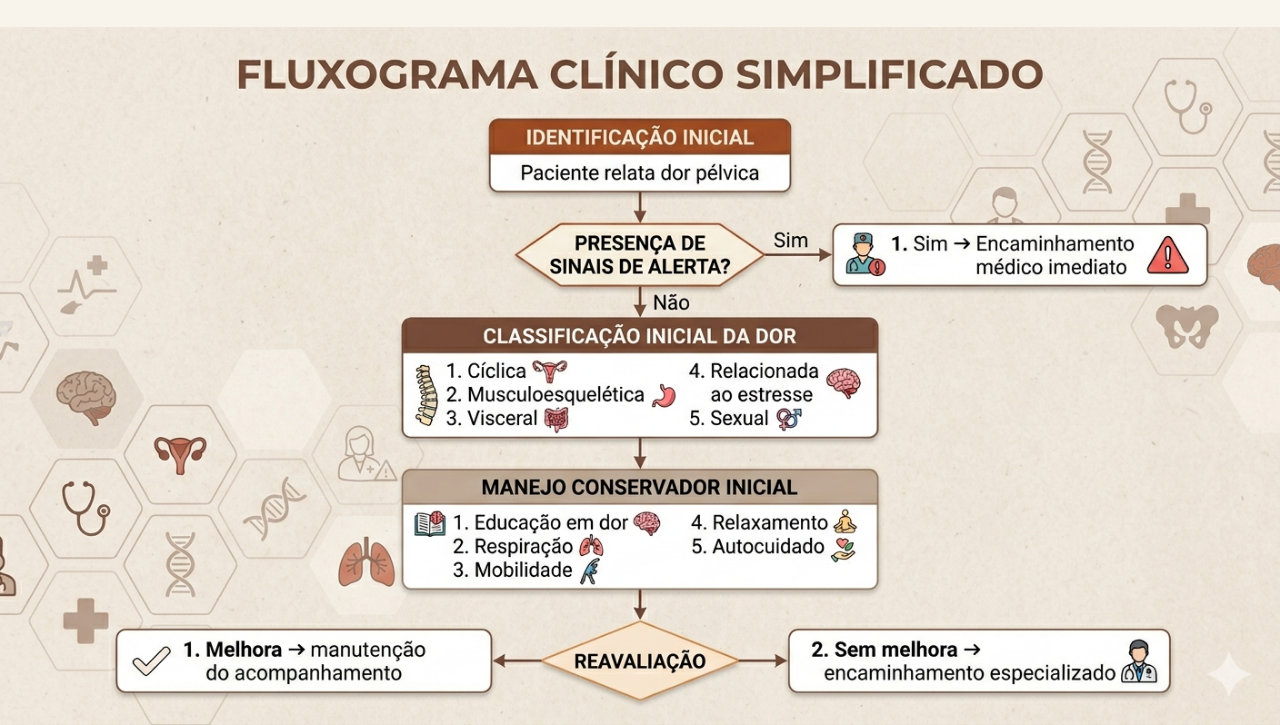
==== commit 55de5b1c: "responsividade" ====
--- a/index.html
+++ b/index.html
@@ -333,4 +333,4 @@
       </section>
     </main>
   </body>
-</html>+</html>
--- a/styles.css
+++ b/styles.css
@@ -1,136 +1,141 @@
-:root {
-  --paper: #efe7dc;
-  --paper-soft: #f8f3eb;
-  --clay: #b75f3c;
-  --terracotta: #a44e24;
-  --cocoa: #7d4a35;
-  --taupe: #c5b0a0;
-  --ink: #6e4b3d;
-  --white: #fff9f2;
-  --shadow: 0 18px 44px rgba(92, 55, 39, 0.18);
-}
-
-* {
-  box-sizing: border-box;
-}
-
-html {
-  scroll-behavior: smooth;
-}
-
-body {
-  margin: 0;
-  color: var(--ink);
-  background: var(--paper);
-  font-family: "Segoe UI", Arial, sans-serif;
-  line-height: 1.6;
-}
-
-img {
-  display: block;
-  max-width: 100%;
-}
-
-a {
-  color: inherit;
-  text-decoration: none;
-}
-
-.hero {
-  min-height: 92vh;
-  position: relative;
-  display: grid;
-  align-items: end;
-  padding: 28px clamp(20px, 6vw, 90px);
-  overflow: hidden;
-  isolation: isolate;
-  background: linear-gradient(0deg, rgba(77, 45, 32, 0.68), rgba(77, 45, 32, 0.12)), url("4.png") center / cover no-repeat;
-}
-.hero::after {
-  content: "";
-  position: absolute;
-  inset: auto 0 0;
-  height: 35%;
-  background: linear-gradient(0deg, var(--paper), rgba(239, 231, 220, 0));
-  z-index: -1;
-}
-
-.topbar {
-  position: absolute;
-  top: 0;
-  left: 0;
-  right: 0;
-  display: flex;
-  align-items: center;
-  justify-content: space-between;
-  gap: 18px;
-  padding: 22px clamp(20px, 6vw, 90px);
-  background: rgba(239, 231, 220, 0.58);
-  backdrop-filter: blur(12px);
-  animation: slideDown 800ms ease both;
-}
-
-.brand,
-.hero h1,
-h2,
-.kicker {
-  font-family: Georgia, "Times New Roman", serif;
-}
-
-.brand {
-  color: var(--terracotta);
-  font-size: clamp(1.05rem, 2vw, 1.35rem);
-  font-weight: 700;
-}
-
-.nav-links {
-  display: flex;
-  flex-wrap: wrap;
-  gap: clamp(12px, 2vw, 28px);
-  font-size: 0.78rem;
-  letter-spacing: 0.08em;
-  text-transform: uppercase;
-}
-
-.nav-links a {
-  position: relative;
-  padding-block: 6px;
-}
-
-.nav-links a::after {
-  content: "";
-  position: absolute;
-  left: 0;
-  bottom: 0;
-  width: 0;
-  height: 1px;
-  background: var(--terracotta);
-  transition: width 220ms ease;
-}
-
-.nav-links a:hover::after {
-  width: 100%;
-}
-
-.hero-copy {
-  width: min(760px, 95%);
-  margin-top: 70px;
-}
-
-.hero-copy > * {
-  animation: fadeRise 760ms ease both;
-}
-
-.hero-copy .eyebrow {
-  animation-delay: 120ms;
-}
-
+:root {
+  --paper: #efe7dc;
+  --paper-soft: #f8f3eb;
+  --clay: #b75f3c;
+  --terracotta: #a44e24;
+  --cocoa: #7d4a35;
+  --taupe: #c5b0a0;
+  --ink: #6e4b3d;
+  --white: #fff9f2;
+  --shadow: 0 18px 44px rgba(92, 55, 39, 0.18);
+}
+
+* {
+  box-sizing: border-box;
+}
+
+html {
+  scroll-behavior: smooth;
+}
+
+body {
+  margin: 0;
+  color: var(--ink);
+  background: var(--paper);
+  font-family: "Segoe UI", Arial, sans-serif;
+  line-height: 1.6;
+}
+
+img {
+  display: block;
+  max-width: 100%;
+}
+
+a {
+  color: inherit;
+  text-decoration: none;
+}
+
+/* ── HERO ─────────────────────────────────────────────── */
+.hero {
+  min-height: 92vh;
+  position: relative;
+  display: grid;
+  align-items: end;
+  padding: 28px clamp(20px, 6vw, 90px);
+  overflow: hidden;
+  isolation: isolate;
+  background: linear-gradient(0deg, rgba(77, 45, 32, 0.68), rgba(77, 45, 32, 0.12)), url("4.png") center / cover no-repeat;
+}
+
+.hero::after {
+  content: "";
+  position: absolute;
+  inset: auto 0 0;
+  height: 35%;
+  background: linear-gradient(0deg, var(--paper), rgba(239, 231, 220, 0));
+  z-index: -1;
+}
+
+/* ── TOPBAR ───────────────────────────────────────────── */
+.topbar {
+  position: absolute;
+  top: 0;
+  left: 0;
+  right: 0;
+  display: flex;
+  align-items: center;
+  justify-content: space-between;
+  gap: 18px;
+  padding: 22px clamp(20px, 6vw, 90px);
+  background: rgba(239, 231, 220, 0.58);
+  backdrop-filter: blur(12px);
+  animation: slideDown 800ms ease both;
+}
+
+.brand,
+.hero h1,
+h2,
+.kicker {
+  font-family: Georgia, "Times New Roman", serif;
+}
+
+.brand {
+  color: var(--terracotta);
+  font-size: clamp(1.05rem, 2vw, 1.35rem);
+  font-weight: 700;
+  white-space: nowrap;
+}
+
+.nav-links {
+  display: flex;
+  flex-wrap: wrap;
+  gap: clamp(12px, 2vw, 28px);
+  font-size: 0.78rem;
+  letter-spacing: 0.08em;
+  text-transform: uppercase;
+}
+
+.nav-links a {
+  position: relative;
+  padding-block: 6px;
+}
+
+.nav-links a::after {
+  content: "";
+  position: absolute;
+  left: 0;
+  bottom: 0;
+  width: 0;
+  height: 1px;
+  background: var(--terracotta);
+  transition: width 220ms ease;
+}
+
+.nav-links a:hover::after {
+  width: 100%;
+}
+
+/* ── HERO COPY ────────────────────────────────────────── */
+.hero-copy {
+  width: min(760px, 95%);
+  margin-top: 100px;
+}
+
+.hero-copy > * {
+  animation: fadeRise 760ms ease both;
+}
+
+.hero-copy .eyebrow {
+  animation-delay: 120ms;
+}
+
 .hero-copy h1 {
   margin: 0 0 28px;
   color: var(--white);
   text-shadow: 0 3px 18px rgba(77, 45, 32, 0.34);
-  font-size: clamp(2.2rem, 6vw, 4.45rem);
-  line-height: 1.02;
+  font-size: clamp(2rem, 5vw, 4.45rem);
+  line-height: 1.08;
   font-weight: 700;
 }
 
@@ -139,469 +144,555 @@
   text-shadow: 0 2px 12px rgba(77, 45, 32, 0.3);
 }
 
-.hero-copy .button {
-  animation-delay: 340ms;
-}
-
-.eyebrow,
-.kicker {
-  margin: 0 0 14px;
-  color: var(--terracotta);
-  text-transform: uppercase;
-  letter-spacing: 0.2em;
-  font: 700 0.78rem "Segoe UI", Arial, sans-serif;
-}
-
-.kicker.light {
-  color: #ffe7d7;
-}
-
-.section {
-  padding: clamp(70px, 10vw, 140px) clamp(20px, 6vw, 90px);
-}
-
-.narrow {
-  width: min(920px, 100%);
-  margin: auto;
-  text-align: center;
-}
-
-.intro {
-  background: var(--paper-soft);
-}
-
-.intro h2,
-.section-heading h2,
-.alert-copy h2,
-.observation-copy h2,
-.final-overlay h2 {
-  margin: 0 0 20px;
-  color: var(--terracotta);
-  font-size: clamp(2rem, 4vw, 3.5rem);
-  line-height: 1.12;
-  font-weight: 500;
-}
-
-.intro p {
-  max-width: 830px;
-  margin: 0 auto 18px;
-  font-size: clamp(1rem, 2vw, 1.24rem);
-}
-
-.button {
-  display: inline-flex;
-  align-items: center;
-  justify-content: center;
-  min-height: 42px;
-  padding: 0 28px;
-  border-radius: 999px;
-  background: var(--cocoa);
-  color: var(--white);
-  border: 1px solid rgba(125, 74, 53, 0.25);
-  font-weight: 700;
-  font-size: 0.82rem;
-  box-shadow: 0 10px 24px rgba(125, 74, 53, 0.18);
-  transition: transform 200ms ease, box-shadow 200ms ease, background 200ms ease;
-}
-
-.button:hover {
-  transform: translateY(-3px) scale(1.02);
-  background: var(--terracotta);
-  box-shadow: 0 16px 30px rgba(125, 74, 53, 0.28);
-}
-
-.button:active {
-  transform: translateY(0) scale(0.98);
-}
-
-.button.ghost {
-  margin-top: 22px;
-  color: var(--cocoa);
-  background: transparent;
-}
-
-.button.ghost:hover {
-  color: var(--white);
-  background: var(--cocoa);
-}
-
-.button.mini {
-  min-height: 34px;
-  padding-inline: 22px;
-  font-size: 0.72rem;
-}
-
-.pulse {
-  animation: fadeRise 760ms ease 360ms both, pulseButton 2.8s ease-in-out 1.2s infinite;
-}
-
-.classification {
-  background: var(--taupe);
-}
-
-.section-heading {
-  display: flex;
-  align-items: end;
-  gap: 18px;
-  margin-bottom: clamp(32px, 5vw, 60px);
-}
-
-.number {
-  color: rgba(164, 78, 36, 0.28);
-  font: 700 clamp(2.8rem, 7vw, 6rem) Georgia, "Times New Roman", serif;
-  line-height: 0.8;
-}
-
-.classification .section-heading h2 {
-  color: var(--white);
-}
-
-.split-list {
-  display: grid;
-  grid-template-columns: repeat(2, minmax(0, 1fr));
-  gap: clamp(20px, 4vw, 54px);
-}
-
-.pill-card,
-.pattern-card {
-  background: rgba(255, 249, 242, 0.72);
-  border: 1px solid rgba(255, 255, 255, 0.5);
-  border-radius: 8px;
-  padding: clamp(22px, 4vw, 38px);
-  box-shadow: var(--shadow);
-  transition: transform 240ms ease, background 240ms ease;
-}
-
-.pill-card:hover,
-.pattern-card:hover {
-  transform: translateY(-8px);
-  background: var(--white);
-}
-
-.pill-card h3 {
-  display: inline-block;
-  margin: 0 0 18px;
-  padding: 12px 18px;
-  border-radius: 6px;
-  background: var(--paper-soft);
-  color: var(--cocoa);
-  font-family: Georgia, "Times New Roman", serif;
-}
-
-.pill-card p,
-.pattern-card p {
-  margin: 0;
-  font-size: clamp(0.95rem, 1.5vw, 1.08rem);
-}
-
-.patterns {
-  background: var(--paper);
-}
-
-.pattern-grid {
-  display: grid;
-  grid-template-columns: repeat(2, minmax(0, 1fr));
-  gap: clamp(20px, 5vw, 70px);
-}
-
-.pattern-card {
-  min-height: 265px;
-  display: grid;
-  align-content: space-between;
-  gap: 22px;
-  background: transparent;
-  box-shadow: none;
-}
-
-.pattern-card span,
-.two-columns h3 {
-  color: #aa745f;
-  text-transform: uppercase;
-  letter-spacing: 0.18em;
-  font-size: 0.88rem;
-  font-weight: 800;
-}
-
-.alert-band {
-  display: grid;
-  grid-template-columns: minmax(0, 1.05fr) minmax(280px, 0.95fr);
-  align-items: stretch;
-  background: var(--terracotta);
-  color: var(--white);
-}
-
-.alert-copy {
-  padding: clamp(42px, 7vw, 86px) clamp(24px, 5vw, 72px);
-}
-
-.alert-copy h2 {
-  color: var(--white);
-}
-
-.alert-copy ul {
-  display: grid;
-  gap: 6px;
-  padding: 0;
-  margin: 24px 0 0;
-  list-style: none;
-}
-
-.alert-copy li {
-  opacity: 0;
-  transform: translateX(-14px);
-  animation: listIn 500ms ease both;
-}
-
-.alert-copy li:nth-child(2) { animation-delay: 80ms; }
-.alert-copy li:nth-child(3) { animation-delay: 160ms; }
-.alert-copy li:nth-child(4) { animation-delay: 240ms; }
-.alert-copy li:nth-child(5) { animation-delay: 320ms; }
-.alert-copy li:nth-child(6) { animation-delay: 400ms; }
-.alert-copy li:nth-child(7) { animation-delay: 480ms; }
-
-.alert-band img {
-  width: 100%;
-  height: 100%;
-  min-height: 470px;
-  object-fit: cover;
-}
-
-.anamnesis {
-  background: var(--paper);
-}
-
-.two-columns {
-  display: grid;
-  grid-template-columns: repeat(2, minmax(0, 1fr));
-  gap: clamp(28px, 7vw, 96px);
-}
-
-.two-columns p {
-  max-width: 560px;
-}
-
-.observation {
-  display: grid;
-  grid-template-columns: minmax(0, 0.9fr) minmax(300px, 1.1fr);
-  align-items: center;
-  gap: clamp(28px, 7vw, 90px);
-  background: var(--paper-soft);
-}
-
-.observation img {
-  width: 100%;
-  aspect-ratio: 1.12;
-  object-fit: cover;
-  border-radius: 8px;
-  box-shadow: var(--shadow);
-}
-
-.final-cta {
-  min-height: 82vh;
-  display: grid;
-  align-items: end;
-  padding: clamp(30px, 6vw, 80px);
-  background: linear-gradient(0deg, rgba(77, 45, 32, 0.62), rgba(77, 45, 32, 0.1)), url("3.png") center / cover;
-}
-
-.final-overlay {
-  width: min(760px, 100%);
-  color: var(--white);
-}
-
-.final-overlay h2 {
-  color: var(--white);
-  text-wrap: balance;
-}
-
-.final-overlay p {
-  max-width: 620px;
-}
-
-.reveal {
-  animation: fadeRise linear both;
-  animation-timeline: view();
-  animation-range: entry 12% cover 34%;
-}
-
-@supports not (animation-timeline: view()) {
-  .reveal {
-    animation: fadeRise 850ms ease both;
-  }
-}
-
-.delay-1 { animation-delay: 100ms; }
-.delay-2 { animation-delay: 180ms; }
-.delay-3 { animation-delay: 260ms; }
-
-@keyframes slideDown {
-  from {
-    opacity: 0;
-    transform: translateY(-20px);
-  }
-  to {
-    opacity: 1;
-    transform: translateY(0);
-  }
-}
-
-@keyframes fadeRise {
-  from {
-    opacity: 0;
-    transform: translateY(32px);
-  }
-  to {
-    opacity: 1;
-    transform: translateY(0);
-  }
-}
-
-@keyframes listIn {
-  to {
-    opacity: 1;
-    transform: translateX(0);
-  }
-}
-
-@keyframes pulseButton {
-  0%, 100% {
-    box-shadow: 0 10px 24px rgba(125, 74, 53, 0.18);
-  }
-  50% {
-    box-shadow: 0 10px 24px rgba(125, 74, 53, 0.18), 0 0 0 10px rgba(164, 78, 36, 0.12);
-  }
-}
-
-/* Intro com imagem */
-.intro-inner {
-  display: grid;
-  grid-template-columns: minmax(0, 1fr) minmax(280px, 0.85fr);
-  align-items: center;
-  gap: clamp(32px, 6vw, 80px);
-  width: min(1100px, 100%);
-  margin: auto;
-}
-
-.intro-text {
-  text-align: left;
-}
-
-.intro-text h2 {
-  margin: 0 0 20px;
-  color: var(--terracotta);
-  font-size: clamp(1.8rem, 3.5vw, 3rem);
-  line-height: 1.12;
-  font-weight: 500;
-}
-
-.intro-text p {
-  max-width: 560px;
-  margin: 0 0 18px;
-  font-size: clamp(1rem, 1.8vw, 1.18rem);
-}
-
-.intro-img img {
-  width: 100%;
-  border-radius: 12px;
-  box-shadow: var(--shadow);
-  aspect-ratio: 0.9;
-  object-fit: cover;
-}
-
-/* Anamnese com imagem */
-.anamnesis-inner {
-  display: grid;
-  grid-template-columns: 1fr minmax(260px, 0.7fr);
-  align-items: start;
-  gap: clamp(28px, 5vw, 70px);
-}
-
-.anamnesis-img img {
-  width: 100%;
-  border-radius: 10px;
-  box-shadow: var(--shadow);
-  aspect-ratio: 0.85;
-  object-fit: cover;
-}
-
-@media (max-width: 800px) {
-  .intro-inner,
-  .anamnesis-inner {
-    grid-template-columns: 1fr;
-  }
-  .intro-img img,
-  .anamnesis-img img {
-    aspect-ratio: 4/3;
-  }
-}
-  *,
-  *::before,
-  *::after {
-    animation-duration: 1ms !important;
-    animation-iteration-count: 1 !important;
-    scroll-behavior: auto !important;
-    transition-duration: 1ms !important;
-  }
-}
-
-@media (max-width: 800px) {
-  .hero {
-    min-height: 82vh;
-    background-position: 70% center;
-    background-size: cover;
-  }
-
-  .topbar {
-    align-items: flex-start;
-    flex-direction: column;
-  }
-
-  .hero-copy {
-    margin-top: 120px;
-  }
-
-  .nav-links {
-    font-size: 0.68rem;
-  }
-
-  .split-list,
-  .pattern-grid,
-  .two-columns,
-  .observation,
-  .alert-band {
-    grid-template-columns: 1fr;
-  }
-
-  .section-heading {
-    align-items: flex-start;
-    flex-direction: column;
-  }
-
-  .pattern-card {
-    min-height: 230px;
-    padding-inline: 0;
-  }
-
-  .alert-band img {
-    min-height: 360px;
-  }
-
-  .observation img {
-    aspect-ratio: 1;
-  }
-}
-
-@media (max-width: 520px) {
-  .hero-copy h1 {
-    font-size: clamp(2.2rem, 14vw, 4.5rem);
-  }
-
-  .button {
-    width: 100%;
-  }
-
-  .nav-links {
-    width: 100%;
-    justify-content: space-between;
-  }
-}+.hero-copy .button {
+  animation-delay: 340ms;
+}
+
+/* ── EYEBROW / KICKER ─────────────────────────────────── */
+.eyebrow,
+.kicker {
+  margin: 0 0 14px;
+  color: var(--terracotta);
+  text-transform: uppercase;
+  letter-spacing: 0.2em;
+  font: 700 0.78rem "Segoe UI", Arial, sans-serif;
+}
+
+.kicker.light {
+  color: #ffe7d7;
+}
+
+/* ── SECTIONS ─────────────────────────────────────────── */
+.section {
+  padding: clamp(60px, 10vw, 140px) clamp(20px, 6vw, 90px);
+}
+
+.narrow {
+  width: min(920px, 100%);
+  margin: auto;
+  text-align: center;
+}
+
+.intro {
+  background: var(--paper-soft);
+}
+
+.intro h2,
+.section-heading h2,
+.alert-copy h2,
+.observation-copy h2,
+.final-overlay h2 {
+  margin: 0 0 20px;
+  color: var(--terracotta);
+  font-size: clamp(1.8rem, 4vw, 3.5rem);
+  line-height: 1.12;
+  font-weight: 500;
+}
+
+.intro p {
+  max-width: 830px;
+  margin: 0 auto 18px;
+  font-size: clamp(1rem, 2vw, 1.24rem);
+}
+
+/* ── BUTTONS ──────────────────────────────────────────── */
+.button {
+  display: inline-flex;
+  align-items: center;
+  justify-content: center;
+  min-height: 42px;
+  padding: 0 28px;
+  border-radius: 999px;
+  background: var(--cocoa);
+  color: var(--white);
+  border: 1px solid rgba(125, 74, 53, 0.25);
+  font-weight: 700;
+  font-size: 0.82rem;
+  box-shadow: 0 10px 24px rgba(125, 74, 53, 0.18);
+  transition: transform 200ms ease, box-shadow 200ms ease, background 200ms ease;
+}
+
+.button:hover {
+  transform: translateY(-3px) scale(1.02);
+  background: var(--terracotta);
+  box-shadow: 0 16px 30px rgba(125, 74, 53, 0.28);
+}
+
+.button:active {
+  transform: translateY(0) scale(0.98);
+}
+
+.button.ghost {
+  margin-top: 22px;
+  color: var(--cocoa);
+  background: transparent;
+}
+
+.button.ghost:hover {
+  color: var(--white);
+  background: var(--cocoa);
+}
+
+.button.mini {
+  min-height: 34px;
+  padding-inline: 22px;
+  font-size: 0.72rem;
+}
+
+.pulse {
+  animation: fadeRise 760ms ease 360ms both, pulseButton 2.8s ease-in-out 1.2s infinite;
+}
+
+/* ── CLASSIFICATION ───────────────────────────────────── */
+.classification {
+  background: var(--taupe);
+}
+
+.section-heading {
+  display: flex;
+  align-items: end;
+  gap: 18px;
+  margin-bottom: clamp(32px, 5vw, 60px);
+}
+
+.number {
+  color: rgba(164, 78, 36, 0.28);
+  font: 700 clamp(2.8rem, 7vw, 6rem) Georgia, "Times New Roman", serif;
+  line-height: 0.8;
+}
+
+.classification .section-heading h2 {
+  color: var(--white);
+}
+
+.split-list {
+  display: grid;
+  grid-template-columns: repeat(2, minmax(0, 1fr));
+  gap: clamp(20px, 4vw, 54px);
+}
+
+.pill-card,
+.pattern-card {
+  background: rgba(255, 249, 242, 0.72);
+  border: 1px solid rgba(255, 255, 255, 0.5);
+  border-radius: 8px;
+  padding: clamp(22px, 4vw, 38px);
+  box-shadow: var(--shadow);
+  transition: transform 240ms ease, background 240ms ease;
+}
+
+.pill-card:hover,
+.pattern-card:hover {
+  transform: translateY(-8px);
+  background: var(--white);
+}
+
+.pill-card h3 {
+  display: inline-block;
+  margin: 0 0 18px;
+  padding: 12px 18px;
+  border-radius: 6px;
+  background: var(--paper-soft);
+  color: var(--cocoa);
+  font-family: Georgia, "Times New Roman", serif;
+}
+
+.pill-card p,
+.pattern-card p {
+  margin: 0;
+  font-size: clamp(0.95rem, 1.5vw, 1.08rem);
+}
+
+/* ── PATTERNS ─────────────────────────────────────────── */
+.patterns {
+  background: var(--paper);
+}
+
+.pattern-grid {
+  display: grid;
+  grid-template-columns: repeat(2, minmax(0, 1fr));
+  gap: clamp(20px, 5vw, 70px);
+}
+
+.pattern-card {
+  min-height: 265px;
+  display: grid;
+  align-content: space-between;
+  gap: 22px;
+  background: transparent;
+  box-shadow: none;
+}
+
+.pattern-card span,
+.two-columns h3 {
+  color: #aa745f;
+  text-transform: uppercase;
+  letter-spacing: 0.18em;
+  font-size: 0.88rem;
+  font-weight: 800;
+}
+
+/* ── ALERT BAND ───────────────────────────────────────── */
+.alert-band {
+  display: grid;
+  grid-template-columns: minmax(0, 1.05fr) minmax(280px, 0.95fr);
+  align-items: stretch;
+  background: var(--terracotta);
+  color: var(--white);
+}
+
+.alert-copy {
+  padding: clamp(42px, 7vw, 86px) clamp(24px, 5vw, 72px);
+}
+
+.alert-copy h2 {
+  color: var(--white);
+}
+
+.alert-copy ul {
+  display: grid;
+  gap: 6px;
+  padding: 0;
+  margin: 24px 0 0;
+  list-style: none;
+}
+
+.alert-copy li {
+  opacity: 0;
+  transform: translateX(-14px);
+  animation: listIn 500ms ease both;
+}
+
+.alert-copy li:nth-child(2) { animation-delay: 80ms; }
+.alert-copy li:nth-child(3) { animation-delay: 160ms; }
+.alert-copy li:nth-child(4) { animation-delay: 240ms; }
+.alert-copy li:nth-child(5) { animation-delay: 320ms; }
+.alert-copy li:nth-child(6) { animation-delay: 400ms; }
+.alert-copy li:nth-child(7) { animation-delay: 480ms; }
+
+.alert-band img {
+  width: 100%;
+  height: 100%;
+  min-height: 470px;
+  object-fit: cover;
+}
+
+/* ── ANAMNESIS ────────────────────────────────────────── */
+.anamnesis {
+  background: var(--paper);
+}
+
+.two-columns {
+  display: grid;
+  grid-template-columns: repeat(2, minmax(0, 1fr));
+  gap: clamp(28px, 7vw, 96px);
+}
+
+.two-columns p {
+  max-width: 560px;
+}
+
+/* ── OBSERVATION ──────────────────────────────────────── */
+.observation {
+  display: grid;
+  grid-template-columns: minmax(0, 0.9fr) minmax(300px, 1.1fr);
+  align-items: center;
+  gap: clamp(28px, 7vw, 90px);
+  background: var(--paper-soft);
+}
+
+.observation img {
+  width: 100%;
+  aspect-ratio: 1.12;
+  object-fit: cover;
+  border-radius: 8px;
+  box-shadow: var(--shadow);
+}
+
+/* ── FINAL CTA ────────────────────────────────────────── */
+.final-cta {
+  min-height: 70vh;
+  display: grid;
+  align-items: end;
+  padding: clamp(80px, 10vw, 120px) clamp(20px, 6vw, 80px) clamp(40px, 6vw, 80px);
+  background: linear-gradient(0deg, rgba(77, 45, 32, 0.62), rgba(77, 45, 32, 0.1)), url("3.png") center / cover;
+}
+
+.final-overlay {
+  width: min(760px, 100%);
+  color: var(--white);
+}
+
+.final-overlay h2 {
+  color: var(--white);
+  text-wrap: balance;
+}
+
+.final-overlay p {
+  max-width: 620px;
+}
+
+/* ── INTRO WITH IMAGE ─────────────────────────────────── */
+.intro-inner {
+  display: grid;
+  grid-template-columns: minmax(0, 1fr) minmax(280px, 0.85fr);
+  align-items: center;
+  gap: clamp(32px, 6vw, 80px);
+  width: min(1100px, 100%);
+  margin: auto;
+}
+
+.intro-text {
+  text-align: left;
+}
+
+.intro-text h2 {
+  margin: 0 0 20px;
+  color: var(--terracotta);
+  font-size: clamp(1.8rem, 3.5vw, 3rem);
+  line-height: 1.12;
+  font-weight: 500;
+}
+
+.intro-text p {
+  max-width: 560px;
+  margin: 0 0 18px;
+  font-size: clamp(1rem, 1.8vw, 1.18rem);
+}
+
+.intro-img img {
+  width: 100%;
+  border-radius: 12px;
+  box-shadow: var(--shadow);
+  aspect-ratio: 0.9;
+  object-fit: cover;
+}
+
+/* ── ANAMNESIS WITH IMAGE ─────────────────────────────── */
+.anamnesis-inner {
+  display: grid;
+  grid-template-columns: 1fr minmax(260px, 0.7fr);
+  align-items: start;
+  gap: clamp(28px, 5vw, 70px);
+}
+
+.anamnesis-img img {
+  width: 100%;
+  border-radius: 10px;
+  box-shadow: var(--shadow);
+  aspect-ratio: 0.85;
+  object-fit: cover;
+}
+
+/* ── SECTION IMG5 ─────────────────────────────────────── */
+.section-img5 {
+  padding: 0;
+  line-height: 0;
+  overflow: hidden;
+}
+
+.section-img5 img {
+  width: 100%;
+  height: auto;
+  display: block;
+}
+
+/* ── REVEAL ANIMATION ─────────────────────────────────── */
+.reveal {
+  animation: fadeRise linear both;
+  animation-timeline: view();
+  animation-range: entry 12% cover 34%;
+}
+
+@supports not (animation-timeline: view()) {
+  .reveal {
+    animation: fadeRise 850ms ease both;
+  }
+}
+
+.delay-1 { animation-delay: 100ms; }
+.delay-2 { animation-delay: 180ms; }
+.delay-3 { animation-delay: 260ms; }
+
+/* ── KEYFRAMES ────────────────────────────────────────── */
+@keyframes slideDown {
+  from { opacity: 0; transform: translateY(-20px); }
+  to   { opacity: 1; transform: translateY(0); }
+}
+
+@keyframes fadeRise {
+  from { opacity: 0; transform: translateY(32px); }
+  to   { opacity: 1; transform: translateY(0); }
+}
+
+@keyframes listIn {
+  to { opacity: 1; transform: translateX(0); }
+}
+
+@keyframes pulseButton {
+  0%, 100% { box-shadow: 0 10px 24px rgba(125, 74, 53, 0.18); }
+  50% { box-shadow: 0 10px 24px rgba(125, 74, 53, 0.18), 0 0 0 10px rgba(164, 78, 36, 0.12); }
+}
+
+/* ══════════════════════════════════════════════════════
+   RESPONSIVIDADE — TABLET  (≤ 900px)
+══════════════════════════════════════════════════════ */
+@media (max-width: 900px) {
+  .intro-inner {
+    grid-template-columns: 1fr;
+  }
+
+  .intro-img img {
+    aspect-ratio: 16/9;
+    max-height: 420px;
+  }
+
+  .anamnesis-inner {
+    grid-template-columns: 1fr;
+  }
+
+  .anamnesis-img img {
+    aspect-ratio: 16/9;
+    max-height: 380px;
+  }
+
+  .split-list,
+  .pattern-grid {
+    grid-template-columns: repeat(2, minmax(0, 1fr));
+  }
+}
+
+/* ══════════════════════════════════════════════════════
+   RESPONSIVIDADE — MOBILE  (≤ 800px)
+══════════════════════════════════════════════════════ */
+@media (max-width: 800px) {
+
+  /* Hero */
+  .hero {
+    min-height: 100svh;
+    background-position: 65% center;
+    background-size: cover;
+    align-items: end;
+    padding-bottom: clamp(32px, 8vw, 60px);
+  }
+
+  /* Topbar vira coluna */
+  .topbar {
+    flex-direction: column;
+    align-items: flex-start;
+    padding-top: 18px;
+    padding-bottom: 18px;
+    gap: 12px;
+  }
+
+  /* Hero copy afastado da topbar (ela ocupa ~90–110px em coluna) */
+  .hero-copy {
+    margin-top: 130px;
+    width: 100%;
+  }
+
+  /* Nav links */
+  .nav-links {
+    font-size: 0.68rem;
+    gap: 10px;
+    flex-wrap: wrap;
+  }
+
+  /* Grids → coluna única */
+  .split-list,
+  .pattern-grid,
+  .two-columns,
+  .observation,
+  .alert-band {
+    grid-template-columns: 1fr;
+  }
+
+  .section-heading {
+    align-items: flex-start;
+    flex-direction: column;
+  }
+
+  .pattern-card {
+    min-height: 200px;
+    padding-inline: 0;
+  }
+
+  .alert-band img {
+    min-height: 280px;
+    order: -1; /* imagem vai antes do texto no mobile */
+  }
+
+  .observation img {
+    aspect-ratio: 4/3;
+  }
+
+  /* Final CTA */
+  .final-cta {
+    min-height: 60vh;
+    padding-top: 80px;
+  }
+
+  /* Imagem destaque */
+  .img-destaque-inner {
+    grid-template-columns: 1fr;
+    min-height: unset;
+  }
+
+  .img-destaque-foto {
+    min-height: 260px;
+  }
+
+  /* Especialistas */
+  .esp-grid {
+    grid-template-columns: 1fr;
+  }
+}
+
+/* ══════════════════════════════════════════════════════
+   RESPONSIVIDADE — SMALL MOBILE  (≤ 520px)
+══════════════════════════════════════════════════════ */
+@media (max-width: 520px) {
+
+  .hero-copy h1 {
+    font-size: clamp(1.9rem, 11vw, 3rem);
+    line-height: 1.1;
+  }
+
+  .button {
+    width: 100%;
+    text-align: center;
+  }
+
+  .nav-links {
+    width: 100%;
+    justify-content: flex-start;
+    gap: 8px;
+  }
+
+  .pill-card {
+    padding: 20px 18px;
+  }
+
+  .pattern-card {
+    min-height: unset;
+  }
+
+  /* Seção intro */
+  .intro-text h2 {
+    font-size: clamp(1.5rem, 8vw, 2.2rem);
+  }
+}
+
+/* ══════════════════════════════════════════════════════
+   ACESSIBILIDADE — REDUÇÃO DE MOVIMENTO
+══════════════════════════════════════════════════════ */
+@media (prefers-reduced-motion: reduce) {
+  *,
+  *::before,
+  *::after {
+    animation-duration: 1ms !important;
+    animation-iteration-count: 1 !important;
+    scroll-behavior: auto !important;
+    transition-duration: 1ms !important;
+  }
+}
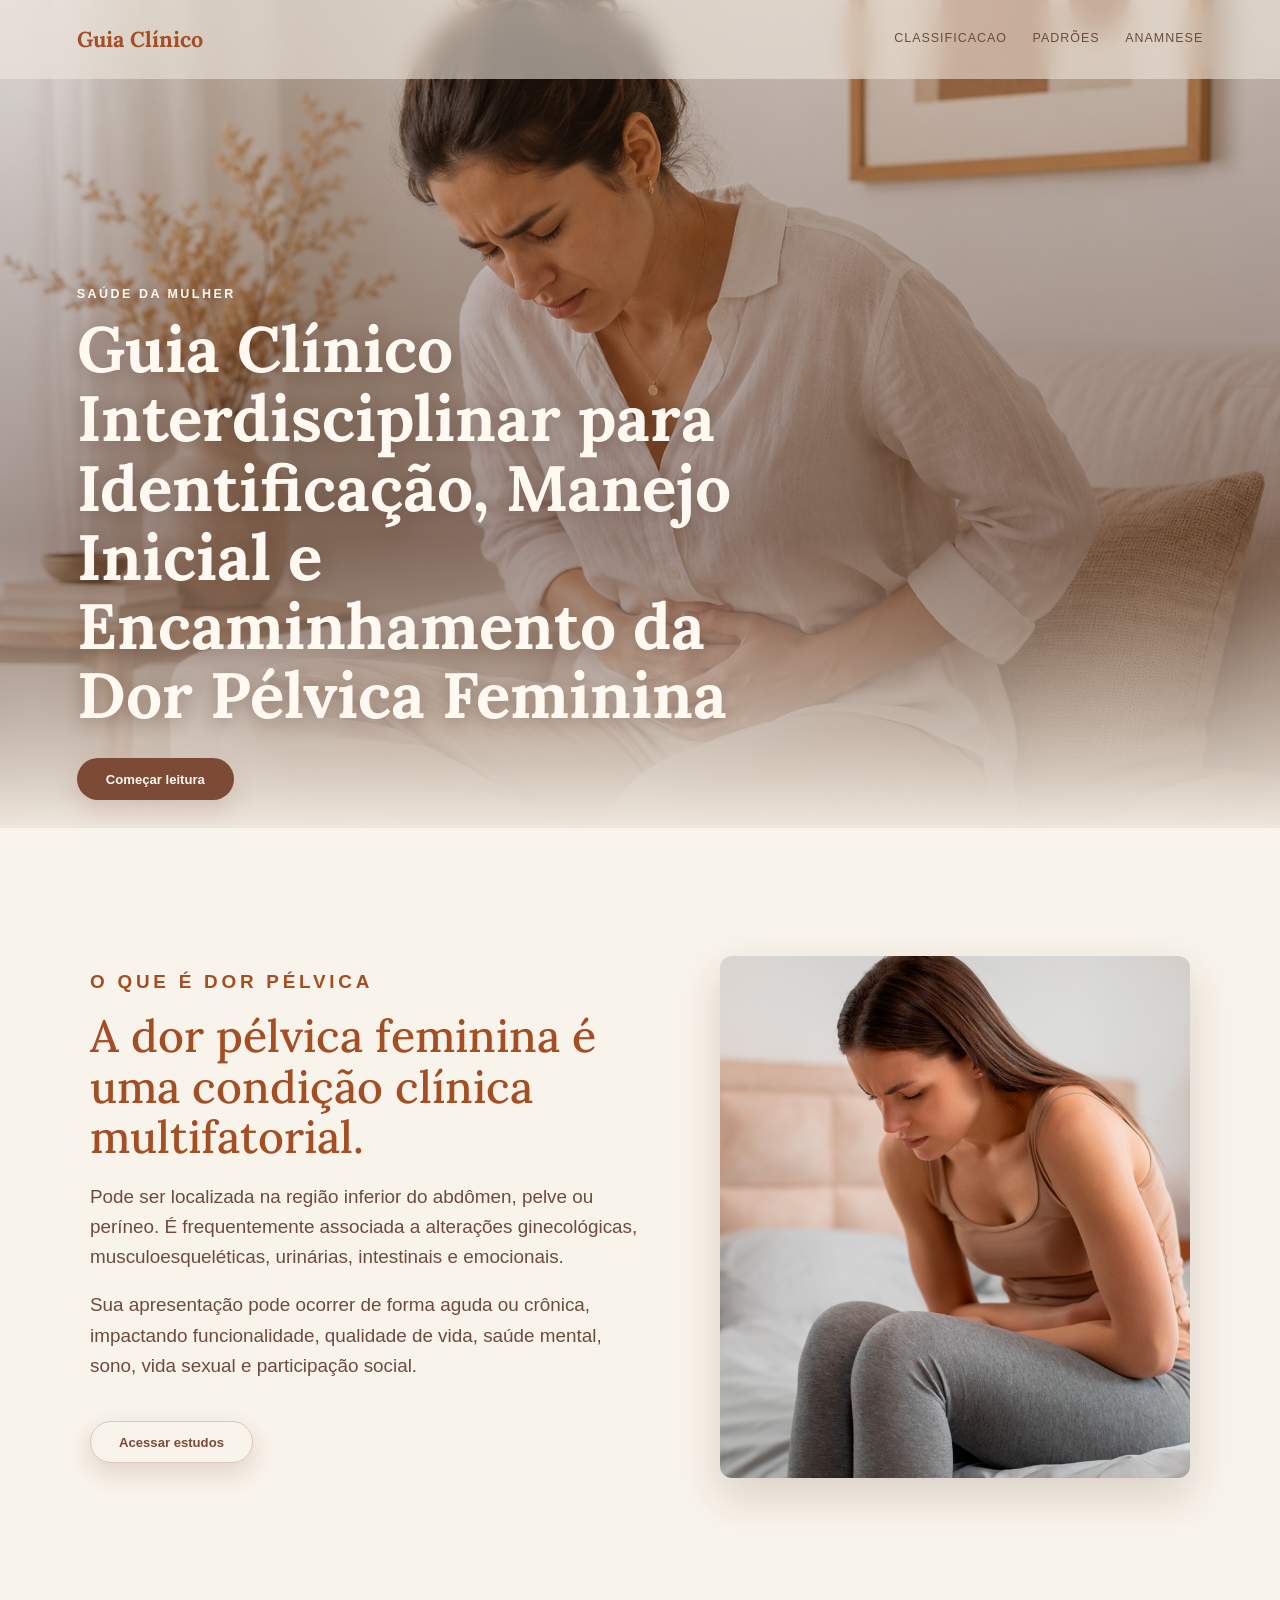
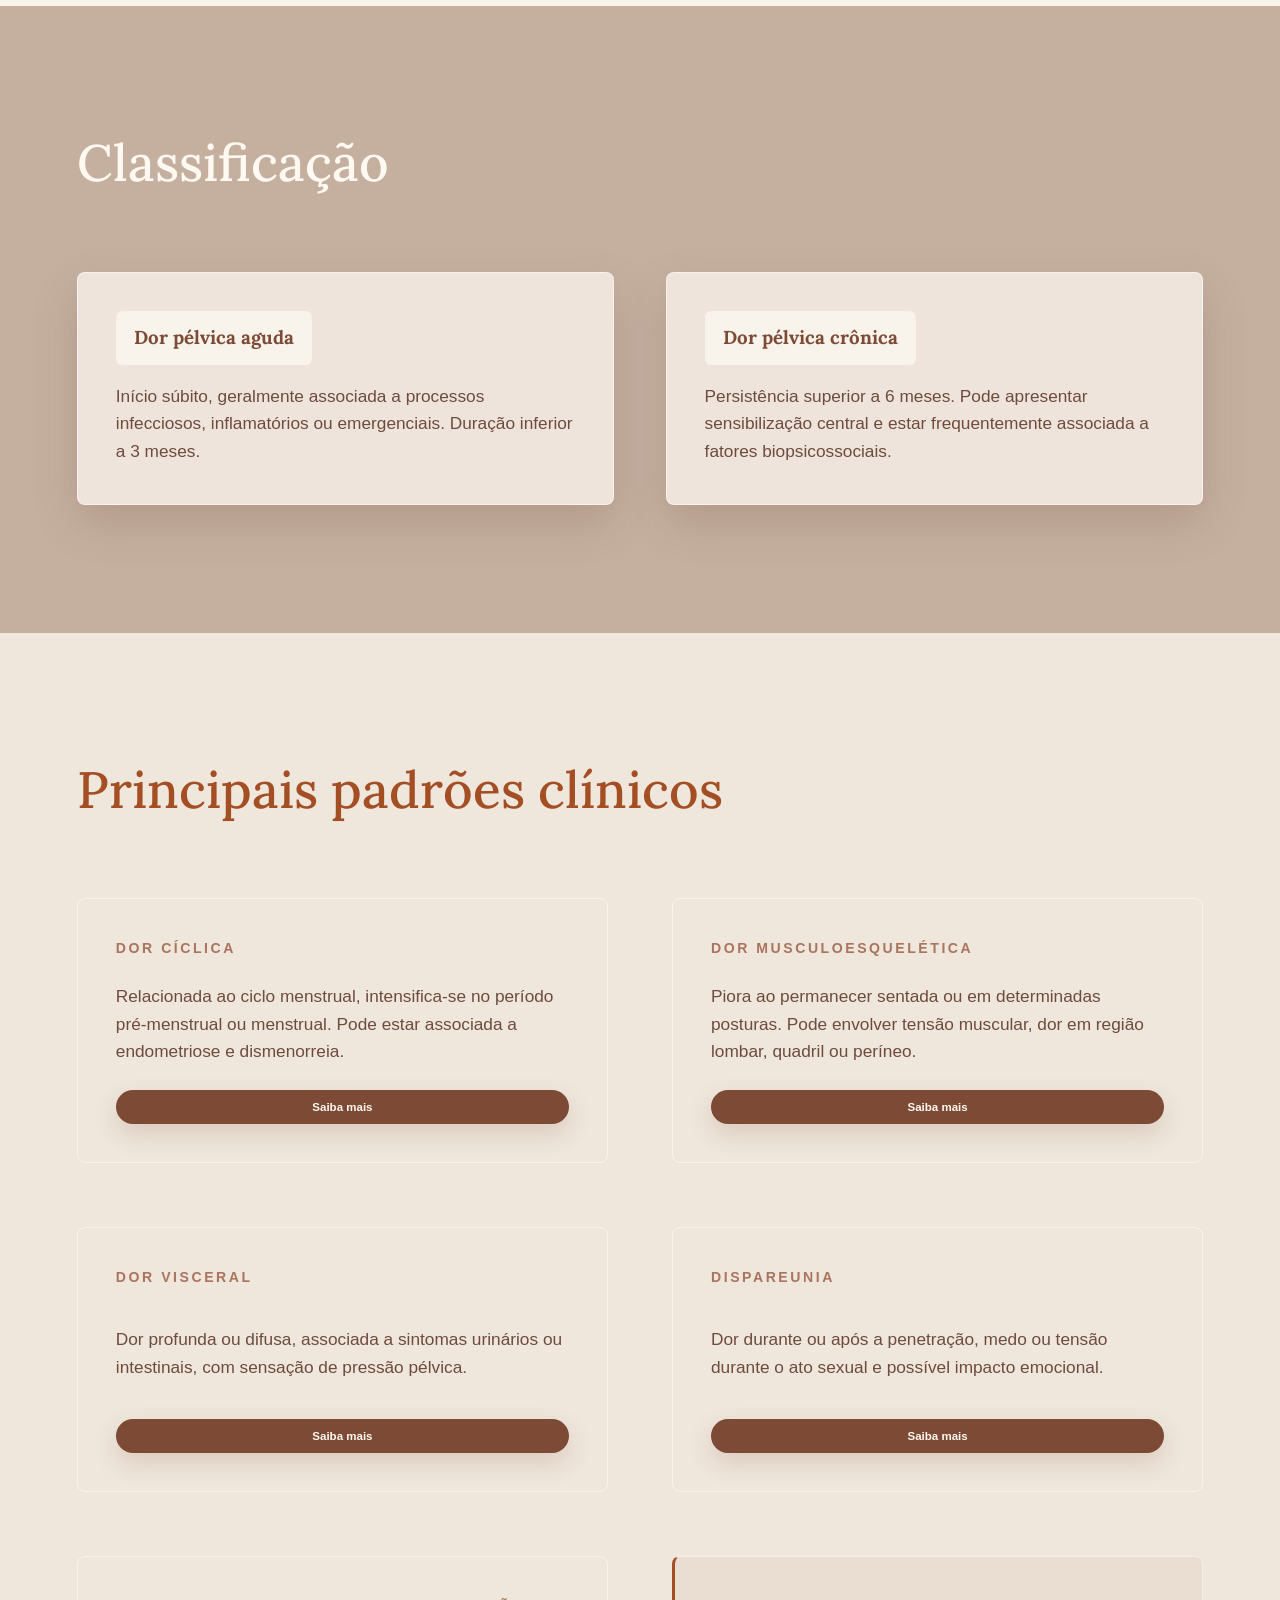
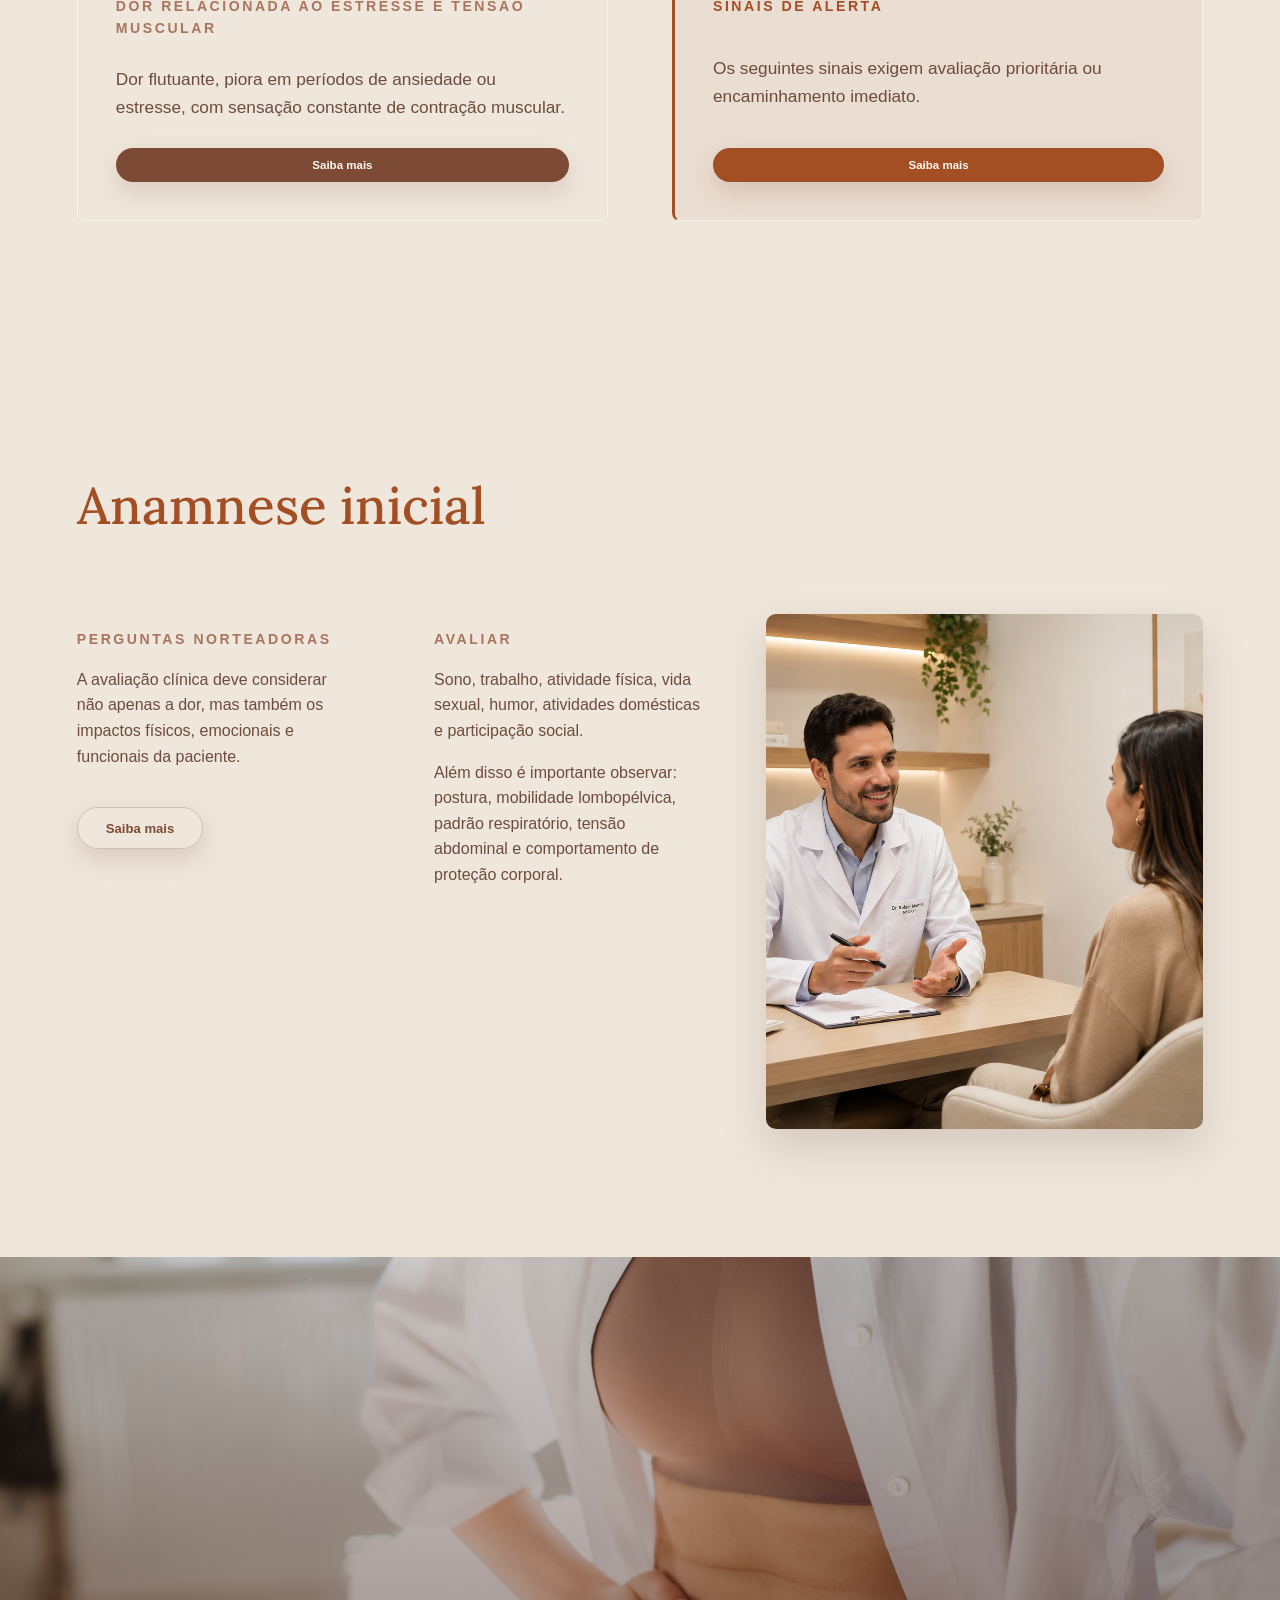
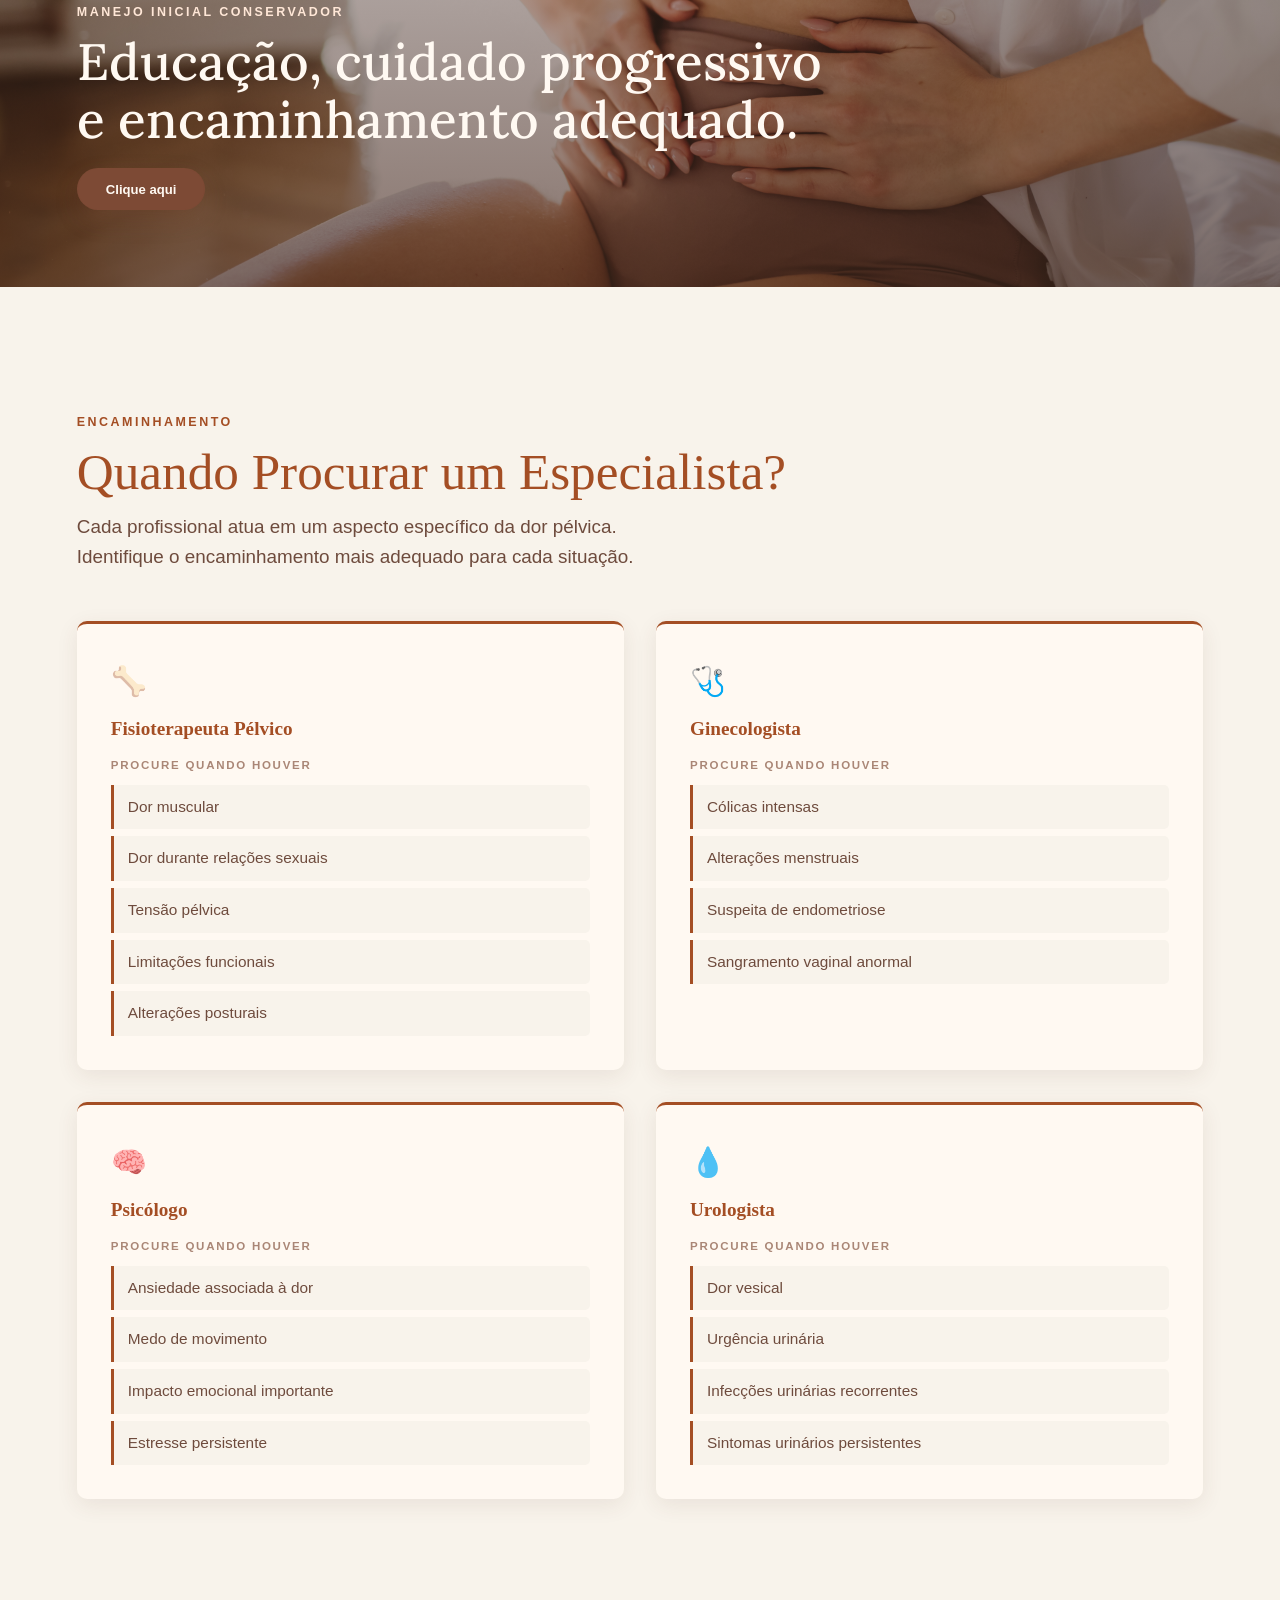
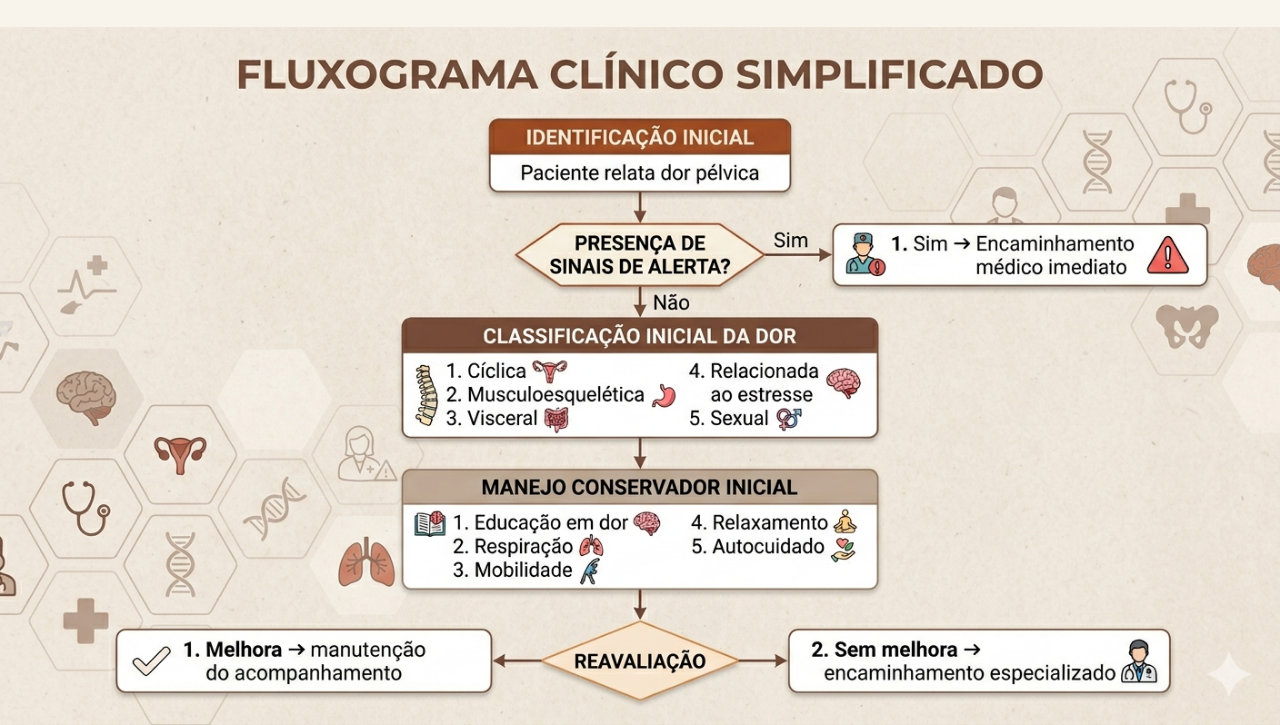
==== commit 4884a1e5: "Enable lazy loading for images in index.html Updated image tags to use lazy loading for performance." ====
--- a/index.html
+++ b/index.html
@@ -4,6 +4,8 @@
     <meta charset="UTF-8" />
     <meta name="viewport" content="width=device-width, initial-scale=1.0" />
     <title>Guia Clínico Interdisciplinar | Dor Pélvica Feminina</title>
+    <link rel="preconnect" href="https://fonts.googleapis.com" />
+    <link rel="preconnect" href="https://fonts.gstatic.com" crossorigin />
     <link rel="stylesheet" href="styles.css" />
     <style>
       .alert-card {
@@ -142,6 +144,7 @@
     </style>
   </head>
   <body>
+    <a class="skip-link" href="#conceito">Ir ao conteúdo principal</a>
     <header class="hero" id="inicio">
       <nav class="topbar" aria-label="Navegacao principal">
         <a href="#inicio" class="brand">Guia Clínico</a>
@@ -174,7 +177,7 @@
             <a class="button ghost" href="Referencias.html">Acessar estudos</a>
           </div>
           <div class="intro-img">
-            <img src="1.png" alt="Mulher com dor pélvica sentada na cama" />
+            <img src="1.png" loading="lazy" alt="Mulher com dor pélvica sentada na cama" />
           </div>
         </div>
       </section>
@@ -252,7 +255,7 @@
             </div>
           </div>
           <div class="anamnesis-img">
-            <img src="2.png" alt="Mulher com mãos no abdômen" />
+            <img src="2.png" loading="lazy" alt="Mulher com mãos no abdômen" />
           </div>
         </div>
       </section>
@@ -329,7 +332,7 @@
 
 
       <section class="section-img5 reveal">
-        <img src="5.png" alt="Fluxograma clínico simplificado" style="width:100%; display:block;" />
+        <img src="5.png" loading="lazy" alt="Fluxograma clínico simplificado" style="width:100%; display:block;" />
       </section>
     </main>
   </body>
--- a/styles.css
+++ b/styles.css
@@ -1,3 +1,5 @@
+@import url("https://fonts.googleapis.com/css2?family=Lora:ital,wght@0,400;0,500;0,700;1,400&display=swap");
+
 :root {
   --paper: #efe7dc;
   --paper-soft: #f8f3eb;
@@ -77,7 +79,7 @@
 .hero h1,
 h2,
 .kicker {
-  font-family: Georgia, "Times New Roman", serif;
+  font-family: Lora, Georgia, "Times New Roman", serif;
 }
 
 .brand {
@@ -257,7 +259,7 @@
 
 .number {
   color: rgba(164, 78, 36, 0.28);
-  font: 700 clamp(2.8rem, 7vw, 6rem) Georgia, "Times New Roman", serif;
+  font: 700 clamp(2.8rem, 7vw, 6rem) Lora, Georgia, "Times New Roman", serif;
   line-height: 0.8;
 }
 
@@ -294,7 +296,7 @@
   border-radius: 6px;
   background: var(--paper-soft);
   color: var(--cocoa);
-  font-family: Georgia, "Times New Roman", serif;
+  font-family: Lora, Georgia, "Times New Roman", serif;
 }
 
 .pill-card p,
@@ -696,3 +698,21 @@
     transition-duration: 1ms !important;
   }
 }
+
+/* ── SKIP LINK (acessibilidade) ────────────────────────── */
+.skip-link {
+  position: absolute;
+  top: -100%;
+  left: 16px;
+  z-index: 9999;
+  padding: 10px 20px;
+  background: var(--terracotta);
+  color: var(--white);
+  font-weight: 700;
+  font-size: 0.9rem;
+  border-radius: 0 0 8px 8px;
+  transition: top 200ms ease;
+}
+.skip-link:focus {
+  top: 0;
+}
